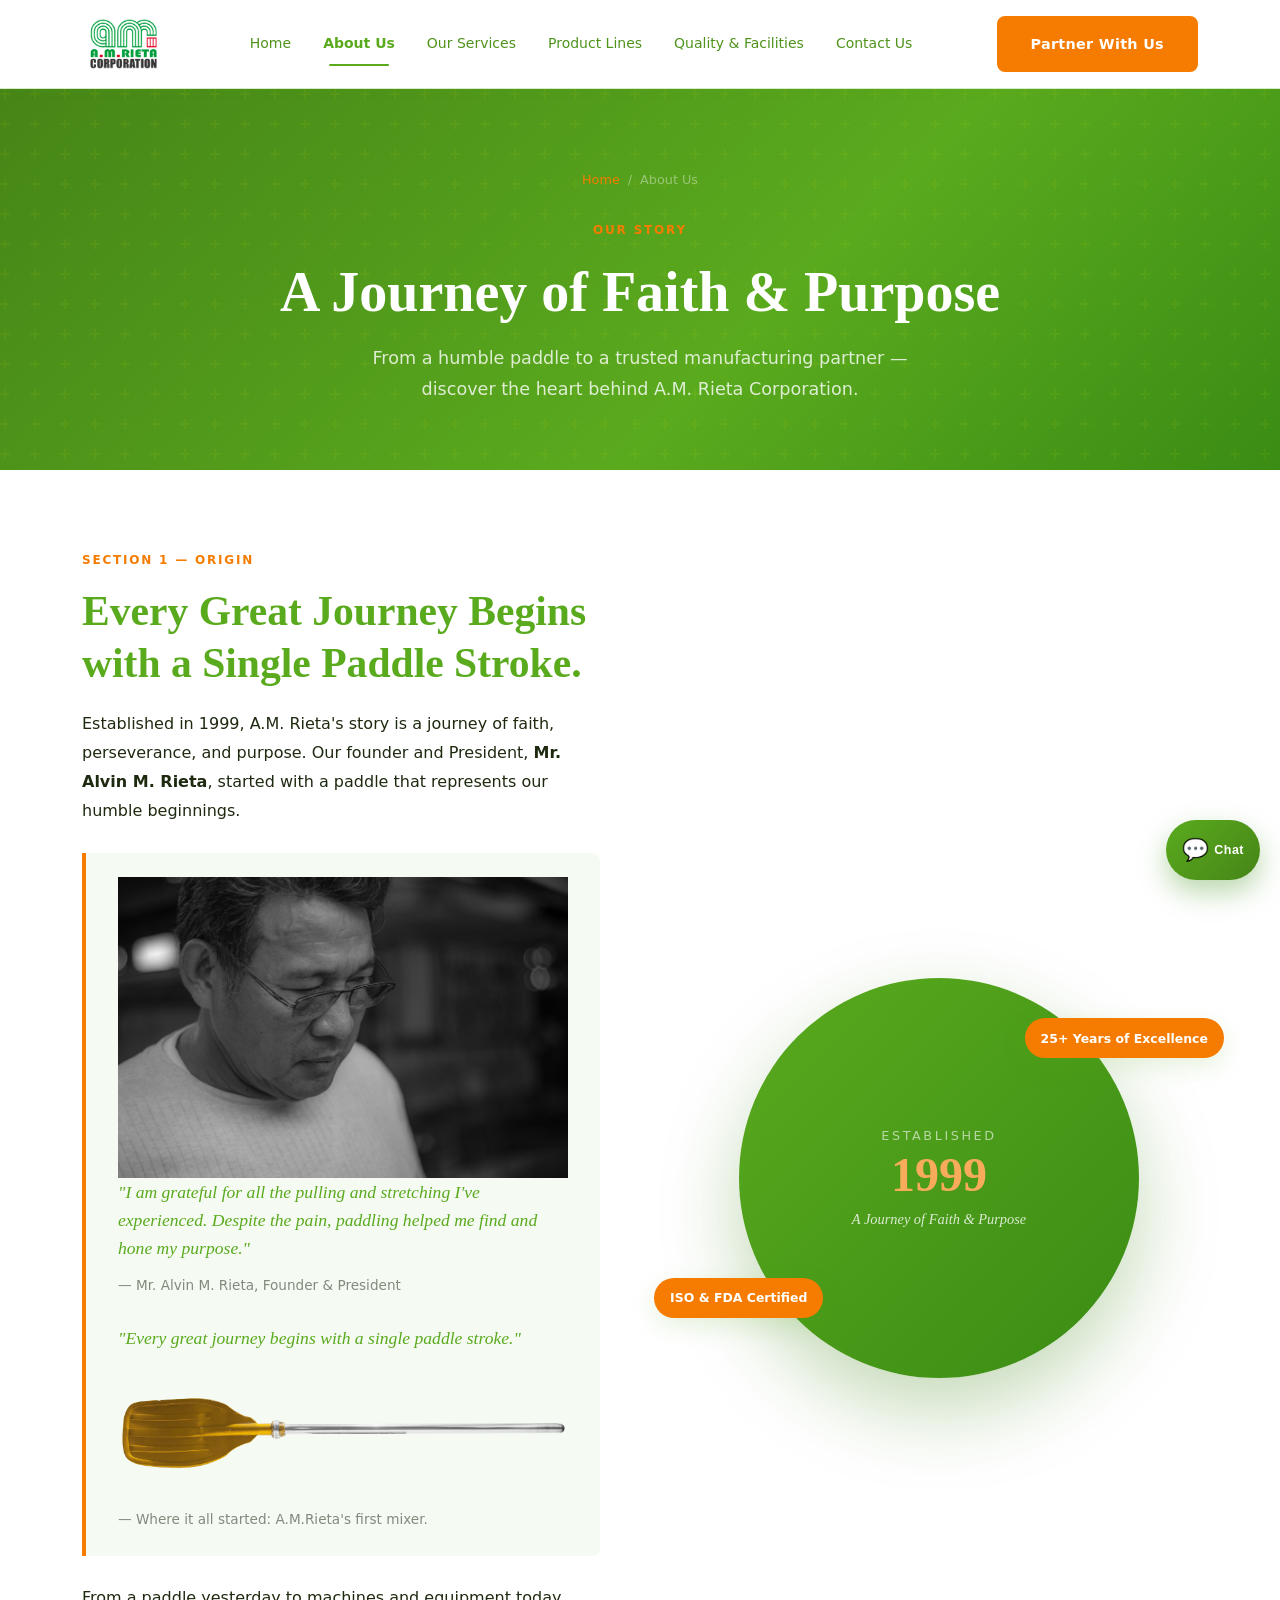
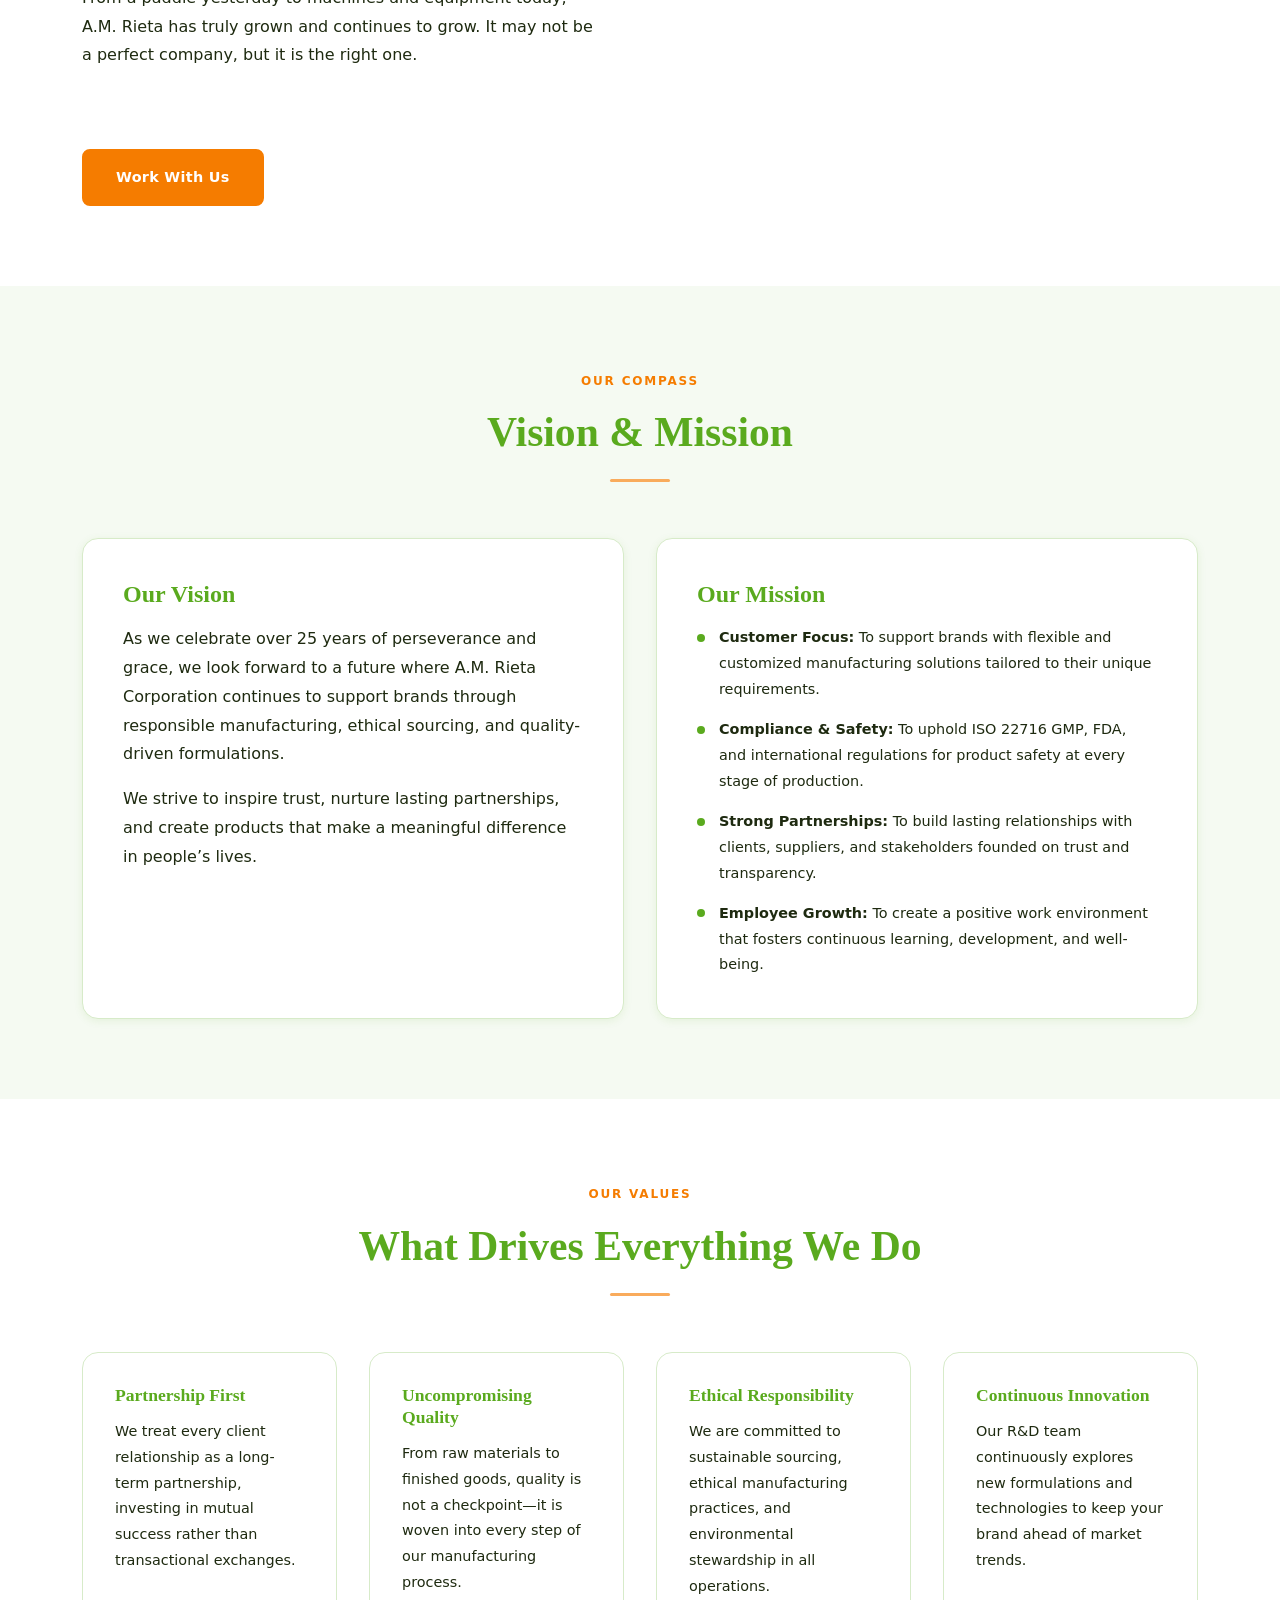
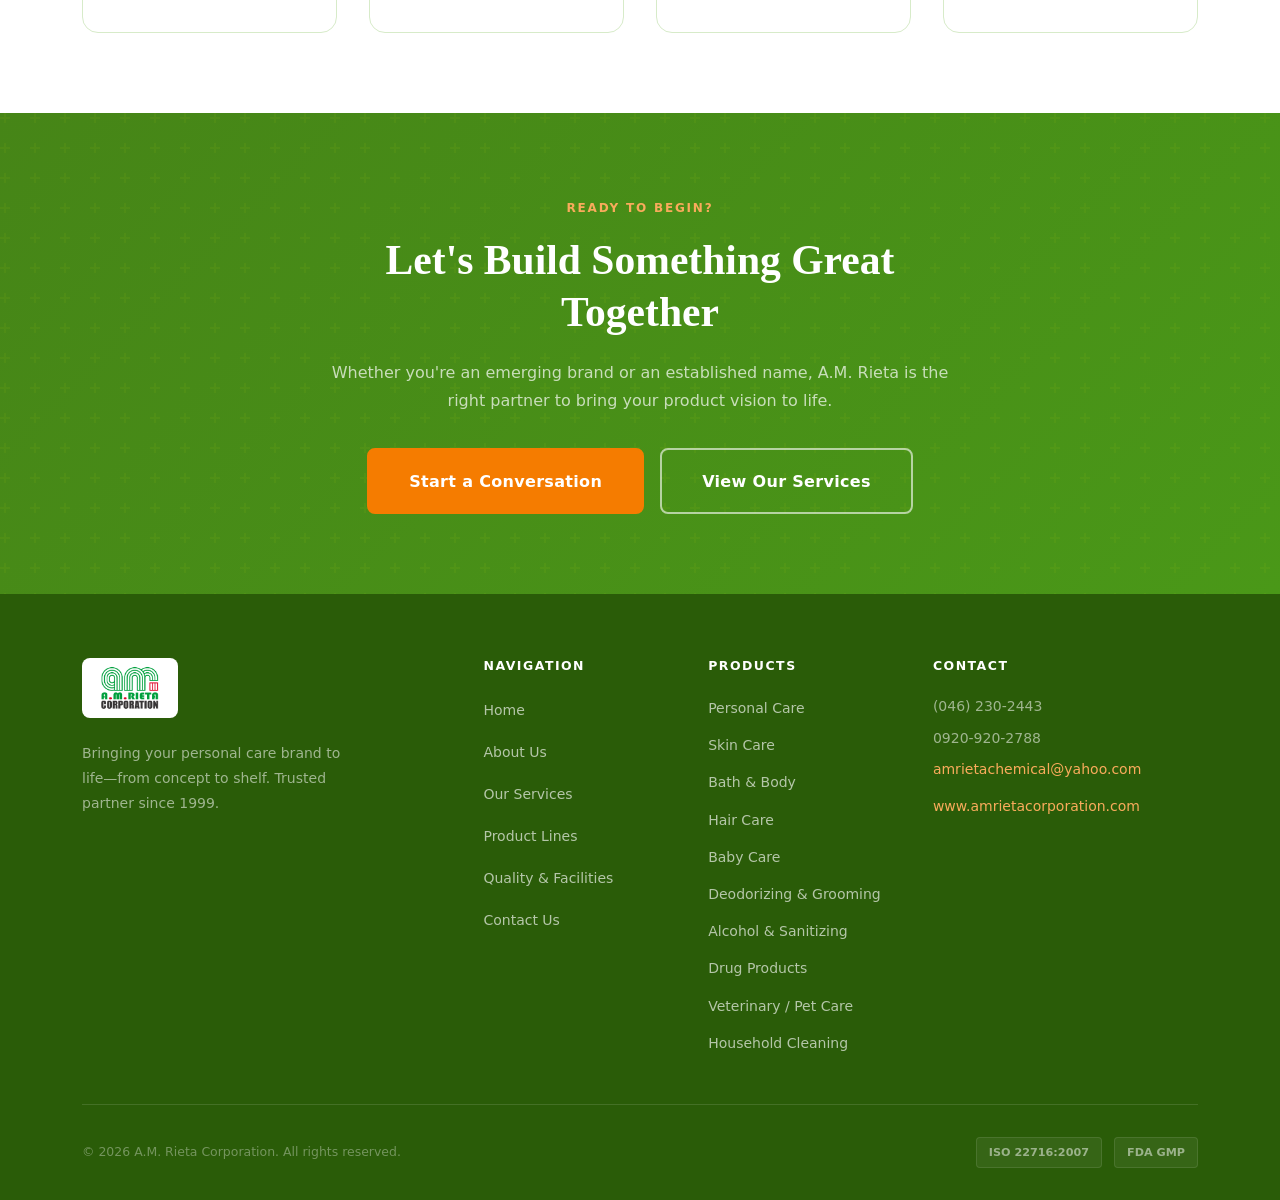
==== about.html @ 8f0537a1 "updates" ====
<!DOCTYPE html>
<html lang="en">
<head>
  <meta charset="UTF-8" />
  <meta name="viewport" content="width=device-width, initial-scale=1.0" />
  <title>A.M.Rieta Corporation - Trusted Partner for Cosmetic Manufacturing</title>
  <meta name="description" content="Learn about the story, vision, and mission of A.M. Rieta Corporation — a trusted ODM personal care manufacturer established in 1999." />
  <link rel="icon" type="image/png" sizes="32x32" href="images/amr-logo.png" />
  <link rel="icon" type="image/x-icon" href="images/amr-logo.ico" />
  <link rel="stylesheet" href="css/style.css" />
  <style>
    .animate { opacity: 0; transform: translateY(24px); transition: opacity 0.6s ease, transform 0.6s ease; }
    .animate.visible { opacity: 1; transform: translateY(0); }
    .animate-delay-1 { transition-delay: 0.1s; }
    .animate-delay-2 { transition-delay: 0.2s; }
    .animate-delay-3 { transition-delay: 0.3s; }
    .animate-delay-4 { transition-delay: 0.4s; }
    /* Paddle figure caption positioning */
    .paddle-figure { position: relative; display: inline-block; }
  </style>
</head>
<body>

<!-- ========== HEADER ========== -->
<header class="site-header">
  <div class="header-inner">
    <a href="index.html" class="logo">
      <img src="images/amr-logo.png" alt="A.M. Rieta Corporation" class="logo-img" />
    </a>
    <nav class="main-nav" aria-label="Main navigation">
      <ul>
        <li><a href="index.html">Home</a></li>
        <li><a href="about.html">About Us</a></li>
        <li><a href="services.html">Our Services</a></li>
        <li><a href="products.html">Product Lines</a></li>
        <li><a href="quality.html">Quality &amp; Facilities</a></li>
        <li><a href="contact.html">Contact Us</a></li>
      </ul>
    </nav>
    <div class="header-cta">
      <a href="contact.html" class="btn btn-primary">Partner With Us</a>
      <button class="hamburger" aria-label="Toggle menu">
        <span></span><span></span><span></span>
      </button>
    </div>
  </div>
</header>

<!-- ========== PAGE HERO ========== -->
<section class="page-hero">
  <div class="container">
    <nav class="breadcrumb" aria-label="Breadcrumb">
      <a href="index.html">Home</a>
      <span>/</span>
      <span>About Us</span>
    </nav>
    <span class="section-label">Our Story</span>
    <h1>A Journey of Faith &amp; Purpose</h1>
    <p>From a humble paddle to a trusted manufacturing partner — discover the heart behind A.M. Rieta Corporation.</p>
  </div>
</section>

<!-- ========== OUR STORY ========== -->
<section class="section">
  <div class="container">
    <div class="story-section">
      <div class="story-content animate">
        <span class="section-label">Section 1 — Origin</span>
        <h2>Every Great Journey Begins with a Single Paddle Stroke.</h2>
        <p>Established in 1999, A.M. Rieta's story is a journey of faith, perseverance, and purpose. Our founder and President, <strong>Mr. Alvin M. Rieta</strong>, started with a paddle that represents our humble beginnings.</p>
        <div class="quote-block">
          <img src="images/about/amr.jpg" alt="Paddle" class="paddle-img" style="max-width: 100%; height: auto; display: block;" />
          <blockquote>
            "I am grateful for all the pulling and stretching I've experienced. Despite the pain, paddling helped me find and hone my purpose."
          </blockquote>
          <cite>— Mr. Alvin M. Rieta, Founder &amp; President</cite><br>
          <blockquote>
            "Every great journey begins with a single paddle stroke."
          </blockquote>
          <figure class="paddle-figure" style="margin-top:1rem;">
            <img src="images/about/Paddle.png" alt="Paddle" class="paddle-img" style="max-width: 100%; height: auto; display: block;" />
            <cite class="paddle-caption">— Where it all started: A.M.Rieta's first mixer.</cite>
          </figure>
          
        </div>
        <p>From a paddle yesterday to machines and equipment today, A.M. Rieta has truly grown and continues to grow. It may not be a perfect company, but it is the right one.</p>
        <br>
        <div style="margin-top:2rem;">
          <a href="contact.html" class="btn btn-primary">Work With Us</a>
        </div>
      </div>
      <div class="story-visual animate animate-delay-2">
        <div class="story-graphic">
          <div class="story-graphic-inner">
            <div class="est">Established</div>
            <div class="year">1999</div>
            <div class="tagline">A Journey of Faith &amp; Purpose</div>
          </div>
        </div>
        <div class="story-badge story-badge-1">25+ Years of Excellence</div>
        <div class="story-badge story-badge-2">ISO &amp; FDA Certified</div>
      </div>
    </div>
  </div>
</section>

<!-- ========== VISION & MISSION ========== -->
<section class="section section--gray">
  <div class="container">
    <div class="section-header">
      <span class="section-label">Our Compass</span>
      <h2>Vision &amp; Mission</h2>
      <div class="divider"></div>
    </div>
    <div class="vm-grid">
      <div class="vm-card vm-card--vision animate animate-delay-1">
        <!-- <div class="vm-card-icon" style="background:#e8f8d0; font-size:0.95rem; font-weight:700; letter-spacing:0.08em;">VI</div> -->
        <h3>Our Vision</h3>
        <p>As we celebrate over 25 years of perseverance and grace, we look forward to a future where A.M. Rieta Corporation continues to support brands through responsible manufacturing, ethical sourcing, and quality-driven formulations.</p>
        <p style="margin-top:1rem;">We strive to inspire trust, nurture lasting partnerships, and create products that make a meaningful difference in people’s lives.</p>
      </div>
      <div class="vm-card vm-card--mission animate animate-delay-2">
        <!-- <div class="vm-card-icon" style="background:#fdf8d0; font-size:0.95rem; font-weight:700; letter-spacing:0.08em;">MI</div> -->
        <h3>Our Mission</h3>
        <div class="mission-items">
          <div class="mission-item">
            <div class="mission-item-dot"></div>
            <p><strong>Customer Focus:</strong> To support brands with flexible and customized manufacturing solutions tailored to their unique requirements.</p>
          </div>
          <div class="mission-item">
            <div class="mission-item-dot"></div>
            <p><strong>Compliance &amp; Safety:</strong> To uphold ISO 22716 GMP, FDA, and international regulations for product safety at every stage of production.</p>
          </div>
          <div class="mission-item">
            <div class="mission-item-dot"></div>
            <p><strong>Strong Partnerships:</strong> To build lasting relationships with clients, suppliers, and stakeholders founded on trust and transparency.</p>
          </div>
          <div class="mission-item">
            <div class="mission-item-dot"></div>
            <p><strong>Employee Growth:</strong> To create a positive work environment that fosters continuous learning, development, and well-being.</p>
          </div>
        </div>
      </div>
    </div>
  </div>
</section>

<!-- ========== VALUES ========== -->
<section class="section">
  <div class="container">
    <div class="section-header">
      <span class="section-label">Our Values</span>
      <h2>What Drives Everything We Do</h2>
      <div class="divider"></div>
    </div>
    <div class="features-grid">
      <div class="feature-card animate animate-delay-1">
        <!-- <div class="feature-icon" style="font-size:0.95rem; font-weight:700; letter-spacing:0.08em;">PT</div> -->
        <h3>Partnership First</h3>
        <p>We treat every client relationship as a long-term partnership, investing in mutual success rather than transactional exchanges.</p>
      </div>
      <div class="feature-card animate animate-delay-2">
        <!-- <div class="feature-icon" style="font-size:0.95rem; font-weight:700; letter-spacing:0.08em;">QA</div> -->
        <h3>Uncompromising Quality</h3>
        <p>From raw materials to finished goods, quality is not a checkpoint—it is woven into every step of our manufacturing process.</p>
      </div>
      <div class="feature-card animate animate-delay-3">
        <!-- <div class="feature-icon" style="font-size:0.95rem; font-weight:700; letter-spacing:0.08em;">ET</div> -->
        <h3>Ethical Responsibility</h3>
        <p>We are committed to sustainable sourcing, ethical manufacturing practices, and environmental stewardship in all operations.</p>
      </div>
      <div class="feature-card animate animate-delay-4">
        <!-- <div class="feature-icon" style="font-size:0.95rem; font-weight:700; letter-spacing:0.08em;">IN</div> -->
        <h3>Continuous Innovation</h3>
        <p>Our R&amp;D team continuously explores new formulations and technologies to keep your brand ahead of market trends.</p>
      </div>
    </div>
  </div>
</section>

<!-- ========== CTA ========== -->
<section class="legacy-section">
  <div class="container">
    <div style="text-align:center; position:relative; z-index:1; max-width:650px; margin:0 auto;">
      <span class="section-label" style="color:var(--accent-light);">Ready to Begin?</span>
      <h2 style="color:var(--white); margin-bottom:1.25rem;">Let's Build Something Great Together</h2>
      <p style="color:rgba(255,255,255,0.7); margin-bottom:2rem;">Whether you're an emerging brand or an established name, A.M. Rieta is the right partner to bring your product vision to life.</p>
      <div style="display:flex; gap:1rem; justify-content:center; flex-wrap:wrap;">
        <a href="contact.html" class="btn btn-primary btn-lg">Start a Conversation</a>
        <a href="services.html" class="btn btn-outline-light btn-lg">View Our Services</a>
      </div>
    </div>
  </div>
</section>

<!-- ========== FOOTER ========== -->
<footer class="site-footer">
  <div class="container">
    <div class="footer-grid">
      <div class="footer-brand">
        <a href="index.html" class="logo logo--footer">
          <img src="images/amr-logo.png" alt="A.M. Rieta Corporation" class="logo-img" />
        </a>
        <p>Bringing your personal care brand to life—from concept to shelf. Trusted partner since 1999.</p>
      </div>
      <div class="footer-col">
        <h4>Navigation</h4>
        <ul class="footer-products">
          <li><a href="index.html">Home</a></li>
          <li><a href="about.html">About Us</a></li>
          <li><a href="services.html">Our Services</a></li>
          <li><a href="products.html">Product Lines</a></li>
          <li><a href="quality.html">Quality &amp; Facilities</a></li>
          <li><a href="contact.html">Contact Us</a></li>
        </ul>
      </div>
      <div class="footer-col">
        <h4>Products</h4>
        <ul>
          <li><a href="products.html">Personal Care</a></li>
          <li><a href="products.html">Skin Care</a></li>
          <li><a href="products.html">Bath &amp; Body</a></li>
          <li><a href="products.html">Hair Care</a></li>
          <li><a href="products.html">Baby Care</a></li>
          <li><a href="products.html">Deodorizing &amp; Grooming</a></li>
          <li><a href="products.html">Alcohol &amp; Sanitizing</a></li>
          <li><a href="products.html">Drug Products</a></li>
          <li><a href="products.html">Veterinary / Pet Care</a></li>
          <li><a href="products.html">Household Cleaning</a></li>
        </ul>
      </div>
      <div class="footer-col footer-contact">
        <h4>Contact</h4>
        <p>(046) 230-2443</p>
        <p>0920-920-2788</p>
        <p><a href="mailto:amrietachemical@yahoo.com">amrietachemical@yahoo.com</a></p>
        <p style="margin-top:0.75rem;"><a href="https://www.amrietacorporation.com" target="_blank" rel="noopener">www.amrietacorporation.com</a></p>
      </div>
    </div>
    <div class="footer-bottom">
      <p>&copy; 2026 A.M. Rieta Corporation. All rights reserved.</p>
      <div class="footer-certs">
        <span class="footer-cert">ISO 22716:2007</span>
        <span class="footer-cert">FDA GMP</span>
      </div>
    </div>
  </div>
</footer>

<script src="js/main.js"></script>
</body>
</html>
---- css/style.css ----
/* ============================================
   A.M. RIETA CORPORATION - Main Stylesheet
   ============================================ */

/* --- CSS Variables --- */
:root {
  --primary: #5aaa1e;           /* Green */
  --primary-dark: #3d8010;      /* Dark Green */
  --accent: #f57c00;            /* Secondary (orange) */
  --accent-light: #c8d400;      /* Accent-light (kept for highlights) */
  --red: #f44336;               /* Red-orange */
  --white: #ffffff;
  /* Use crisp white backgrounds site-wide per request */
  --off-white: #ffffff;
  --light-gray: #ffffff;
  /* Neutral greys for text and borders */
  --mid-gray: #666666;
  --dark-gray: #222222;
  --text: #000000;              /* Primary body text set to black */
  --text-light: #333333;        /* Lighter text for secondary copy */
  --border: #e6e6e6;
  --shadow-sm: 0 2px 8px rgba(0, 0, 0, 0.08);
  --shadow-md: 0 8px 24px rgba(0, 0, 0, 0.10);
  --shadow-lg: 0 16px 48px rgba(0, 0, 0, 0.12);
  --radius: 8px;
  --radius-lg: 16px;
  --transition: 0.3s ease;
  --font-serif: 'Playfair Display', Georgia, serif;
  --font-sans: 'Inter', system-ui, sans-serif;
}

/* ============================================
   FLOATING CHAT WIDGET
   ============================================ */
.chat-widget {
  position: fixed;
  right: 1.25rem;
  bottom: 1.25rem;
  z-index: 6500;
  display: flex;
  flex-direction: column;
  align-items: flex-end;
  gap: 0.75rem;
}
.chat-widget-panel {
  width: min(320px, calc(100vw - 2rem));
  background: var(--white);
  border: 1px solid var(--border);
  border-radius: 22px;
  box-shadow: var(--shadow-lg);
  overflow: hidden;
  opacity: 0;
  visibility: hidden;
  transform: translateY(16px) scale(0.98);
  transition: opacity 0.25s ease, transform 0.25s ease, visibility 0.25s ease;
}
.chat-widget.open .chat-widget-panel {
  opacity: 1;
  visibility: visible;
  transform: translateY(0) scale(1);
}
.chat-widget-header {
  display: flex;
  align-items: center;
  gap: 0.85rem;
  padding: 1rem 1rem 0.9rem;
  background: linear-gradient(135deg, var(--primary), var(--primary-dark));
  color: var(--white);
}
.chat-widget-avatar {
  width: 42px;
  height: 42px;
  border-radius: 50%;
  display: flex;
  align-items: center;
  justify-content: center;
  background: rgba(255,255,255,0.16);
  font-weight: 700;
  letter-spacing: 0.05em;
  flex-shrink: 0;
}
.chat-widget-title {
  margin: 0;
  font-size: 1rem;
  color: var(--white);
}
.chat-widget-subtitle {
  margin: 0.2rem 0 0;
  font-size: 0.82rem;
  color: rgba(255,255,255,0.82);
}
.chat-widget-close {
  margin-left: auto;
  width: 34px;
  height: 34px;
  border: none;
  border-radius: 50%;
  background: rgba(255,255,255,0.16);
  color: var(--white);
  font-size: 1.4rem;
  line-height: 1;
  cursor: pointer;
}
.chat-widget-body {
  padding: 1rem;
  display: grid;
  gap: 0.85rem;
  background: #f8fbf3;
}
.chat-widget-bubble {
  border-radius: 18px;
  padding: 0.9rem 1rem;
  font-size: 0.92rem;
  line-height: 1.5;
  box-shadow: 0 8px 22px rgba(0,0,0,0.06);
}
.chat-widget-bubble--system {
  background: var(--white);
  border: 1px solid var(--border);
  color: var(--text);
}
.chat-widget-bubble--bridge {
  background: linear-gradient(135deg, var(--accent), var(--primary));
  color: var(--white);
}
.chat-widget-link {
  display: inline-flex;
  align-items: center;
  justify-content: center;
  text-decoration: none;
  font-weight: 700;
  color: var(--white);
  background: rgba(0,0,0,0.16);
  border-radius: 999px;
  padding: 0.7rem 0.95rem;
  transition: transform 0.2s ease, background 0.2s ease;
}
.chat-widget-link:hover {
  background: rgba(0,0,0,0.24);
  transform: translateY(-1px);
}
.chat-widget-note {
  margin: 0;
  font-size: 0.78rem;
  color: var(--text-light);
}
.chat-widget-fab {
  width: 60px;
  height: 60px;
  border: none;
  border-radius: 50%;
  background: linear-gradient(135deg, var(--primary), var(--primary-dark));
  color: var(--white);
  box-shadow: 0 12px 28px rgba(58, 140, 20, 0.35);
  cursor: pointer;
  display: flex;
  align-items: center;
  justify-content: center;
  gap: 0.35rem;
  transition: transform 0.2s ease, box-shadow 0.2s ease;
}
.chat-widget-fab:hover {
  transform: translateY(-2px) scale(1.03);
  box-shadow: 0 14px 32px rgba(58, 140, 20, 0.42);
}
.chat-widget-fab-icon {
  font-size: 1.35rem;
  line-height: 1;
}
.chat-widget-fab-label {
  display: none;
}
@media (min-width: 769px) {
  .chat-widget-fab-label {
    display: inline;
    font-size: 0.78rem;
    font-weight: 700;
    letter-spacing: 0.04em;
  }
  .chat-widget-fab {
    width: auto;
    min-width: 60px;
    padding: 0 1rem;
    border-radius: 999px;
  }
}
@media (max-width: 480px) {
  .chat-widget {
    right: 0.75rem;
    bottom: 0.75rem;
  }
  .chat-widget-panel {
    width: min(300px, calc(100vw - 1.5rem));
  }
}

/* Ensure certifications stay horizontal (override responsive rules) */
.cert-display .cert-items {
  flex-wrap: nowrap !important;
  flex-direction: row !important;
  overflow-x: auto !important;
  -webkit-overflow-scrolling: touch;
}
.cert-display .cert-items::-webkit-scrollbar { display: none; }

/* Equipment gallery: convert the old rotating slider into a horizontal scroll gallery */
.equipment-slider-stage {
  display: flex !important;
  align-items: stretch;
  gap: 1rem;
  overflow-x: auto !important;
  overflow-y: hidden;
  scroll-snap-type: x mandatory;
  scroll-behavior: smooth;
  padding: 1.25rem 1.25rem 4.75rem;
  height: auto !important;
  min-height: 460px;
  scrollbar-width: none;
}
.equipment-slider-stage::-webkit-scrollbar { display: none; }
.equipment-slider-stage .equipment-slide {
  position: relative !important;
  top: auto !important;
  left: auto !important;
  transform: none !important;
  opacity: 1 !important;
  flex: 0 0 clamp(260px, 28vw, 340px) !important;
  width: auto !important;
  height: 420px !important;
  scroll-snap-align: center;
}
.equipment-slider-stage .equipment-slide:nth-child(1),
.equipment-slider-stage .equipment-slide:nth-child(2),
.equipment-slider-stage .equipment-slide:nth-child(3),
.equipment-slider-stage .equipment-slide:nth-child(4),
.equipment-slider-stage .equipment-slide:nth-child(5),
.equipment-slider-stage .equipment-slide:nth-child(n + 6) {
  left: auto !important;
  top: auto !important;
  transform: none !important;
  width: auto !important;
  height: 420px !important;
  opacity: 1 !important;
}
.equipment-slider-stage .equipment-slide::after {
  height: 60%;
}
.equipment-slider-stage .equipment-slide-content {
  display: block !important;
  left: 1rem !important;
  right: 1rem !important;
  bottom: 1rem !important;
  width: auto !important;
}
.equipment-slide-kicker {
  color: var(--accent-light);
  text-transform: uppercase;
  letter-spacing: 0.16em;
  font-size: 0.68rem;
  font-weight: 700;
  margin-bottom: 0.5rem;
}
.equipment-slider-stage .equipment-slide-title {
  font-size: clamp(1.05rem, 2vw, 1.5rem);
  margin-bottom: 0.45rem;
}
.equipment-slider-stage .equipment-slide-desc {
  opacity: 1 !important;
  animation: none !important;
  font-size: 0.88rem;
}
.equipment-slider-stage .equipment-slide { cursor: pointer; }

/* Vicinity slider: same pattern as equipment slider */
.vicinity-slider-stage {
  display: flex !important;
  align-items: stretch;
  gap: 1rem;
  overflow-x: auto !important;
  overflow-y: hidden;
  scroll-snap-type: x mandatory;
  scroll-behavior: smooth;
  padding: 1.25rem 1.25rem 4.75rem;
  height: auto !important;
  min-height: 460px;
  scrollbar-width: none;
}
.vicinity-slider-stage::-webkit-scrollbar { display: none; }
.vicinity-slide {
  position: relative !important;
  top: auto !important;
  left: auto !important;
  transform: none !important;
  opacity: 1 !important;
  flex: 0 0 clamp(260px, 28vw, 340px) !important;
  width: auto !important;
  height: 420px !important;
  scroll-snap-align: center;
  background: #f5f5f5;
  border-radius: var(--radius-lg);
  overflow: hidden;
}
.vicinity-slide-img {
  width: 100%;
  height: 60%;
  object-fit: cover;
  display: block;
}
.vicinity-slide-content {
  position: relative;
  height: 40%;
  padding: 1rem;
  display: flex;
  flex-direction: column;
  justify-content: flex-start;
  background: #fff;
}
.vicinity-slide-title {
  font-size: 1.05rem;
  font-weight: 700;
  color: var(--primary);
  margin-bottom: 0.35rem;
  line-height: 1.2;
}
.vicinity-slide-desc {
  font-size: 0.85rem;
  color: var(--text-light);
  line-height: 1.35;
}
.vicinity-slide { cursor: pointer; }

/* Vicinity slider controls */
.vicinity-slider-controls {
  display: flex;
  gap: 1rem;
  justify-content: flex-start;
  padding: 0 1.25rem;
  margin-top: -3.5rem;
  position: relative;
  z-index: 2;
}
.vicinity-slider-btn {
  width: 48px;
  height: 48px;
  border-radius: 50%;
  border: 2px solid var(--accent);
  background: var(--accent);
  color: #fff;
  font-size: 1.4rem;
  line-height: 1;
  cursor: pointer;
  transition: all 0.3s ease;
  display: flex;
  align-items: center;
  justify-content: center;
}
.vicinity-slider-btn:hover {
  background: var(--primary);
  border-color: var(--primary);
  transform: scale(1.08);
}

/* Vicinity modal */
.vicinity-modal {
  position: fixed;
  inset: 0;
  z-index: 5000;
  display: none;
  align-items: center;
  justify-content: center;
  padding: 1rem;
}
.vicinity-modal.open { display: flex; }
.vicinity-modal-backdrop {
  position: absolute;
  inset: 0;
  background: rgba(0, 0, 0, 0.82);
  backdrop-filter: blur(4px);
}
.vicinity-modal-panel {
  position: relative;
  z-index: 1;
  width: min(1100px, 96vw);
  max-height: 92vh;
  overflow: auto;
  background: #fff;
  border-radius: 22px;
  box-shadow: 0 24px 80px rgba(0, 0, 0, 0.45);
  display: grid;
  grid-template-columns: 1.15fr 0.85fr;
}
.vicinity-modal-media {
  background: #111;
  min-height: 100%;
}
.vicinity-modal-image {
  width: 100%;
  height: 100%;
  max-height: 92vh;
  object-fit: cover;
  display: block;
}
.vicinity-modal-body {
  padding: 2rem;
}
.vicinity-modal-body h3 {
  color: var(--primary-dark);
  font-size: clamp(1.5rem, 2.8vw, 2.2rem);
  margin-bottom: 1rem;
}
.vicinity-modal-desc {
  color: var(--text-light);
  font-size: 0.98rem;
  margin-bottom: 1.5rem;
}
.vicinity-modal-details h4 {
  color: var(--dark-gray);
  margin-bottom: 0.75rem;
  text-transform: none;
  letter-spacing: 0;
}
.vicinity-modal-details ul {
  list-style: disc;
  padding-left: 1.25rem;
  display: grid;
  gap: 0.65rem;
  color: var(--text);
}
.vicinity-modal-close {
  position: absolute;
  top: 0.85rem;
  right: 0.85rem;
  width: 44px;
  height: 44px;
  border: none;
  border-radius: 50%;
  background: rgba(0, 0, 0, 0.72);
  color: #fff;
  font-size: 1.8rem;
  line-height: 1;
  cursor: pointer;
  z-index: 2;
}
.vicinity-modal-close:hover { background: var(--accent); }
body.vicinity-modal-open { overflow: hidden; }

.vicinity-modal-nav {
  position: absolute;
  top: 50%;
  transform: translateY(-50%);
  width: 48px;
  height: 48px;
  border-radius: 50%;
  border: 1px solid rgba(255,255,255,0.9);
  background: rgba(0,0,0,0.7);
  color: #fff;
  font-size: 1.4rem;
  line-height: 1;
  z-index: 3;
  cursor: pointer;
}
.vicinity-modal-prev { left: 0.85rem; }
.vicinity-modal-next { right: 0.85rem; }
.vicinity-modal-nav:hover {
  background: var(--accent);
  border-color: var(--accent);
}

@media (max-width: 768px) {
  .vicinity-modal-panel {
    grid-template-columns: 1fr;
    width: min(760px, 96vw);
  }
  .vicinity-modal-media {
    min-height: 280px;
  }
  .vicinity-modal-image {
    max-height: 40vh;
  }
  .vicinity-modal-nav {
    width: 42px;
    height: 42px;
    font-size: 1.2rem;
  }
}

@media (max-width: 480px) {
  .vicinity-modal-panel {
    border-radius: 18px;
  }
  .vicinity-modal-body {
    padding: 1.25rem;
  }
  .vicinity-modal-close {
    top: 0.75rem;
    right: 0.75rem;
    width: 38px;
    height: 38px;
    font-size: 1.5rem;
  }
  .vicinity-modal-nav {
    width: 38px;
    height: 38px;
    font-size: 1rem;
    left: auto;
    right: 0.75rem;
    bottom: auto;
    transform: none;
  }
  .vicinity-modal-next {
    top: calc(0.75rem + 38px + 2rem);
  }
  .vicinity-modal-prev {
    top: calc(0.75rem + 38px + 2rem + 38px + 0.9rem);
  }
}

/* Equipment modal */
.equipment-modal {
  position: fixed;
  inset: 0;
  z-index: 5000;
  display: none;
  align-items: center;
  justify-content: center;
  padding: 1rem;
}
.equipment-modal.open { display: flex; }
.equipment-modal-backdrop {
  position: absolute;
  inset: 0;
  background: rgba(0, 0, 0, 0.82);
  backdrop-filter: blur(4px);
}
.equipment-modal-panel {
  position: relative;
  z-index: 1;
  width: min(1100px, 96vw);
  max-height: 92vh;
  overflow: auto;
  background: #fff;
  border-radius: 22px;
  box-shadow: 0 24px 80px rgba(0, 0, 0, 0.45);
  display: grid;
  grid-template-columns: 1.15fr 0.85fr;
}
.equipment-modal-media {
  background: #111;
  min-height: 100%;
}
.equipment-modal-image {
  width: 100%;
  height: 100%;
  max-height: 92vh;
  object-fit: cover;
  display: block;
}
.equipment-modal-body {
  padding: 2rem;
}
.equipment-modal-kicker {
  text-transform: uppercase;
  letter-spacing: 0.18em;
  font-size: 0.72rem;
  font-weight: 700;
  color: var(--primary);
  margin-bottom: 0.75rem;
}
.equipment-modal-body h3 {
  color: var(--primary-dark);
  font-size: clamp(1.5rem, 2.8vw, 2.2rem);
  margin-bottom: 1rem;
}
.equipment-modal-summary {
  color: var(--text-light);
  font-size: 0.98rem;
  margin-bottom: 1.5rem;
}
.equipment-modal-specs h4 {
  color: var(--dark-gray);
  margin-bottom: 0.75rem;
  text-transform: none;
  letter-spacing: 0;
}
.equipment-modal-specs ul {
  list-style: disc;
  padding-left: 1.25rem;
  display: grid;
  gap: 0.65rem;
  color: var(--text);
}
.equipment-modal-close {
  position: absolute;
  top: 0.85rem;
  right: 0.85rem;
  width: 44px;
  height: 44px;
  border: none;
  border-radius: 50%;
  background: rgba(0, 0, 0, 0.72);
  color: #fff;
  font-size: 1.8rem;
  line-height: 1;
  cursor: pointer;
  z-index: 2;
}
.equipment-modal-close:hover { background: var(--accent); }
body.modal-open { overflow: hidden; }

@media (max-width: 768px) {
  .equipment-modal-panel {
    grid-template-columns: 1fr;
    width: min(760px, 96vw);
  }
  .equipment-modal-media {
    min-height: 280px;
  }
  .equipment-modal-image {
    max-height: 40vh;
  }
}

@media (max-width: 480px) {
  .equipment-modal-panel {
    border-radius: 18px;
  }
  .equipment-modal-body {
    padding: 1.25rem;
  }
  .equipment-modal-close {
    width: 38px;
    height: 38px;
    font-size: 1.5rem;
  }
  .equipment-modal-prev,
  .equipment-modal-next {
    left: auto;
    right: 0.85rem;
  }
}

@media (max-width: 768px) {
  .equipment-slider-stage {
    min-height: 410px;
    padding: 1rem 1rem 4.5rem;
  }
  .equipment-slider-stage .equipment-slide {
    flex-basis: 80vw !important;
    height: 390px !important;
  }
}

@media (max-width: 480px) {
  .equipment-slider-stage {
    min-height: 380px;
    padding: 0.85rem 0.85rem 4.25rem;
  }
  .equipment-slider-stage .equipment-slide {
    flex-basis: 86vw !important;
    height: 360px !important;
  .equipment-modal-next {
    top: calc(0.85rem + 38px + 2rem);
  }
  .equipment-modal-prev {
    top: calc(0.85rem + 38px + 2rem + 46px + 0.85rem);
  }
    left: 0.85rem !important;
    right: 0.85rem !important;
    bottom: 0.85rem !important;
  }
  .equipment-slider-stage .equipment-slide-desc {
    font-size: 0.82rem;
  }
}


/* Final override: keep certification items horizontal even on small screens */
.cert-display .cert-items {
  flex-wrap: nowrap;
  flex-direction: row !important;
  overflow-x: auto !important;
}
.cert-display .cert-items::-webkit-scrollbar { display: none; }


/* --- Reset & Base --- */
*, *::before, *::after { box-sizing: border-box; margin: 0; padding: 0; }
html { scroll-behavior: smooth; font-size: 16px; }
body {
  font-family: var(--font-sans);
  color: var(--text);
  background-color: var(--white);
  line-height: 1.7;
}
img { max-width: 100%; height: auto; display: block; }
a { color: inherit; text-decoration: none; }
ul { list-style: none; }

/* --- Typography --- */
h1, h2, h3, h4 { font-family: var(--font-serif); line-height: 1.25; }
h1 { font-size: clamp(2rem, 5vw, 3.5rem); font-weight: 700; }
h2 { font-size: clamp(1.6rem, 3.5vw, 2.6rem); font-weight: 600; }
h3 { font-size: clamp(1.1rem, 2.5vw, 1.5rem); font-weight: 600; }
h4 { font-size: 1rem; font-weight: 600; font-family: var(--font-sans); text-transform: uppercase; letter-spacing: 0.08em; }
p { color: var(--text); font-size: 1rem; line-height: 1.8; }

.section-label {
  display: inline-block;
  font-family: var(--font-sans);
  font-size: 0.75rem;
  font-weight: 600;
  text-transform: uppercase;
  letter-spacing: 0.15em;
  color: var(--red);
  margin-bottom: 1rem;
}

/* --- Container --- */
.container { max-width: 1180px; margin: 0 auto; padding: 0 2rem; }
.container--narrow { max-width: 800px; margin: 0 auto; padding: 0 2rem; }

/* --- Buttons --- */
.btn {
  display: inline-flex;
  align-items: center;
  gap: 0.5rem;
  padding: 0.875rem 2rem;
  border-radius: var(--radius);
  font-family: var(--font-sans);
  font-size: 0.9rem;
  font-weight: 600;
  letter-spacing: 0.02em;
  cursor: pointer;
  transition: all var(--transition);
  border: 2px solid transparent;
  white-space: nowrap;
}
.btn-primary {
  background: var(--accent);
  color: var(--white);
  border-color: var(--accent);
}
.btn-primary:hover {
  background: #d7372c;
  border-color: #d7372c;
  transform: translateY(-2px);
  box-shadow: var(--shadow-md);
}
.btn-outline {
  background: transparent;
  color: var(--primary-dark);
  border-color: var(--primary);
}
.btn-outline:hover {
  background: var(--primary);
  color: var(--white);
  transform: translateY(-2px);
}
.btn-outline-light {
  background: transparent;
  color: var(--white);
  border-color: rgba(255,255,255,0.6);
}
.btn-outline-light:hover {
  background: rgba(255,255,255,0.15);
  border-color: var(--white);
}
.btn-lg { padding: 1.1rem 2.5rem; font-size: 1rem; }

/* ============================================
   HEADER & NAVIGATION
   ============================================ */
.site-header {
  position: sticky;
  top: 0;
  z-index: 1000;
  background: var(--white);
  border-bottom: 1px solid var(--border);
  box-shadow: var(--shadow-sm);
  transition: box-shadow var(--transition);
}
.site-header.scrolled { box-shadow: var(--shadow-md); }

.header-inner {
  display: flex;
  align-items: center;
  justify-content: space-between;
  padding: 1rem 2rem;
  max-width: 1180px;
  margin: 0 auto;
}

.logo {
  display: flex;
  align-items: center;
  flex-shrink: 0;
  text-decoration: none;
}
.logo-img {
  height: 56px;
  width: auto;
  display: block;
  object-fit: contain;
}
/* Footer logo needs a white background since the image has a white bg */
.logo--footer {
  background: var(--white);
  padding: 0.375rem 0.75rem;
  border-radius: var(--radius);
  display: inline-flex;
}
.logo--footer .logo-img {
  height: 48px;
}
/* Keep legacy text classes in case used elsewhere */
.logo-text { display: flex; flex-direction: column; }
.logo-name {
  font-family: var(--font-serif);
  font-size: 1.1rem;
  font-weight: 700;
  color: var(--primary);
  line-height: 1.1;
}
.logo-tagline { font-size: 0.65rem; color: var(--mid-gray); letter-spacing: 0.1em; text-transform: uppercase; }

.main-nav ul {
  display: flex;
  align-items: center;
  gap: 0.25rem;
}
.main-nav a {
  display: block;
  padding: 0.5rem 0.875rem;
  font-size: 0.875rem;
  font-weight: 500;
  color: var(--dark-gray);
  border-radius: var(--radius);
  transition: all var(--transition);
  position: relative;
}
.main-nav a::after {
  content: '';
  position: absolute;
  bottom: -2px;
  left: 50%;
  transform: translateX(-50%);
  width: 0;
  height: 2px;
  background: var(--primary);
  transition: width var(--transition);
  border-radius: 2px;
}
.main-nav a:hover { color: var(--primary); background: var(--off-white); }
.main-nav a:hover::after { width: 60%; }
.main-nav a.active { color: var(--primary); font-weight: 600; }
.main-nav a.active::after { width: 60%; }

.header-cta { display: flex; align-items: center; gap: 1rem; }

.hamburger {
  display: none;
  flex-direction: column;
  gap: 5px;
  cursor: pointer;
  padding: 0.5rem;
  background: none;
  border: none;
}
.hamburger span {
  display: block;
  width: 24px;
  height: 2px;
  background: var(--primary);
  border-radius: 2px;
  transition: all var(--transition);
}
.hamburger.open span:nth-child(1) { transform: translateY(7px) rotate(45deg); }
.hamburger.open span:nth-child(2) { opacity: 0; }
.hamburger.open span:nth-child(3) { transform: translateY(-7px) rotate(-45deg); }

/* ============================================
   PAGE HERO (Inner Pages)
   ============================================ */
.page-hero {
  background: linear-gradient(135deg, var(--primary-dark) 0%, var(--primary) 60%, #3a8c14 100%);
  padding: 5rem 2rem 4rem;
  text-align: center;
  position: relative;
  overflow: hidden;
}
.page-hero::before {
  content: '';
  position: absolute;
  inset: 0;
  background: url("data:image/svg+xml,%3Csvg width='60' height='60' viewBox='0 0 60 60' xmlns='http://www.w3.org/2000/svg'%3E%3Cg fill='none' fill-rule='evenodd'%3E%3Cg fill='%23c8d400' fill-opacity='0.08'%3E%3Cpath d='M36 34v-4h-2v4h-4v2h4v4h2v-4h4v-2h-4zm0-30V0h-2v4h-4v2h4v4h2V6h4V4h-4zM6 34v-4H4v4H0v2h4v4h2v-4h4v-2H6zM6 4V0H4v4H0v2h4v4h2V6h4V4H6z'/%3E%3C/g%3E%3C/g%3E%3C/svg%3E");
}
.page-hero .container { position: relative; z-index: 1; }
.page-hero h1 { color: var(--white); margin-bottom: 1rem; }
.page-hero p { color: rgba(255,255,255,0.8); font-size: 1.1rem; max-width: 600px; margin: 0 auto; }

.section--hero-bg {
  background: linear-gradient(135deg, var(--primary-dark) 0%, var(--primary) 60%, #3a8c14 100%);
  position: relative;
  overflow: hidden;
}
.section--hero-bg::before {
  content: '';
  position: absolute;
  inset: 0;
  background: url("data:image/svg+xml,%3Csvg width='60' height='60' viewBox='0 0 60 60' xmlns='http://www.w3.org/2000/svg'%3E%3Cg fill='none' fill-rule='evenodd'%3E%3Cg fill='%23c8d400' fill-opacity='0.08'%3E%3Cpath d='M36 34v-4h-2v4h-4v2h4v4h2v-4h4v-2h-4zm0-30V0h-2v4h-4v2h4v4h2V6h4V4h-4zM6 34v-4H4v4H0v2h4v4h2v-4h4v-2H6zM6 4V0H4v4H0v2h4v4h2V6h4V4H6z'/%3E%3C/g%3E%3C/g%3E%3C/svg%3E");
}
.section--hero-bg .container {
  position: relative;
  z-index: 1;
}
.breadcrumb {
  display: flex;
  align-items: center;
  justify-content: center;
  gap: 0.5rem;
  margin-bottom: 1.5rem;
  font-size: 0.8rem;
  color: rgba(255,255,255,0.6);
}
.breadcrumb a { color: var(--accent); }
.breadcrumb span { color: rgba(255,255,255,0.4); }

/* ============================================
   SECTIONS
   ============================================ */
.section { padding: 5rem 0; }
.section--gray { background: var(--off-white); }
.section--dark { background: var(--primary-dark); }
.section--cream { background: #f5fae8; }

.section-header { text-align: center; margin-bottom: 3.5rem; }
.section-header h2 { color: var(--primary); margin-bottom: 1rem; }
/* Use white heading when the section uses the hero background */
.section--hero-bg .quality-policysection-title { color: var(--white); }
.section-header p { max-width: 620px; margin: 0 auto; font-size: 1.05rem; }
.section-header--left { text-align: left; }
.section-header--left p { margin: 0; }

.divider {
  width: 60px;
  height: 3px;
  background: var(--accent-light);
  border-radius: 3px;
  margin: 1.25rem auto 0;
}
.divider--left { margin: 1.25rem 0 0; }

/* ============================================
   HOME - HERO
   ============================================ */
.hero {
  min-height: 92vh;
  background: linear-gradient(135deg, var(--primary-dark) 0%, var(--primary) 50%, #2d8c0a 100%);
  display: flex;
  align-items: center;
  position: relative;
  overflow: hidden;
}
.hero::before {
  content: '';
  position: absolute;
  inset: 0;
  background: url("data:image/svg+xml,%3Csvg width='80' height='80' viewBox='0 0 80 80' xmlns='http://www.w3.org/2000/svg'%3E%3Cg fill='none' fill-rule='evenodd'%3E%3Cg fill='%23c8d400' fill-opacity='0.07'%3E%3Cpath d='M50 50c0-5.523 4.477-10 10-10s10 4.477 10 10-4.477 10-10 10c0 5.523-4.477 10-10 10s-10-4.477-10-10 4.477-10 10-10zM10 10c0-5.523 4.477-10 10-10s10 4.477 10 10-4.477 10-10 10c0 5.523-4.477 10-10 10S0 25.523 0 20s4.477-10 10-10z' /%3E%3C/g%3E%3C/g%3E%3C/svg%3E");
}
.hero::after {
  content: '';
  position: absolute;
  right: -10%;
  top: -10%;
  width: 55%;
  height: 120%;
  background: radial-gradient(ellipse at center, rgba(255, 107, 53, 0.14) 0%, transparent 70%);
  pointer-events: none;
}

.hero-bg-slides {
  position: absolute;
  inset: 0;
  z-index: 0;
}
.hero-bg-slide {
  position: absolute;
  inset: 0;
  background-size: cover;
  background-position: center;
  opacity: 0;
  transform: scale(1.05);
  transition: opacity 0.9s ease, transform 4.5s ease;
}
.hero-bg-slide img {
  width: 100%;
  height: 100%;
  object-fit: cover;
  object-position: center center;
  display: block;
}
.hero-bg-slide::after {
  content: '';
  position: absolute;
  inset: 0;
  background: linear-gradient(90deg, rgba(35,76,10,0.62) 0%, rgba(35,76,10,0.46) 45%, rgba(35,76,10,0.26) 100%);
}
.hero-bg-slide.active {
  opacity: 1;
  transform: scale(1);
}

.hero-inner {
  display: grid;
  grid-template-columns: 1fr 1fr;
  gap: 4rem;
  align-items: center;
  position: relative;
  z-index: 1;
  width: 100%;
  max-width: 1180px;
  margin: 0 auto;
  padding: 4rem 2rem;
}

.hero-content { max-width: 600px; }
.hero-badge {
  display: inline-flex;
  align-items: center;
  gap: 0.5rem;
  background: rgba(200, 212, 0, 0.18);
  border: 1px solid rgba(200, 212, 0, 0.4);
  color: var(--accent-light);
  padding: 0.4rem 1rem;
  border-radius: 50px;
  font-size: 0.75rem;
  font-weight: 600;
  letter-spacing: 0.08em;
  text-transform: uppercase;
  margin-bottom: 1.75rem;
}
.hero-badge::before {
  content: '';
  width: 6px;
  height: 6px;
  background: var(--accent-light);
  border-radius: 50%;
}
.hero h1 { color: var(--white); margin-bottom: 1.5rem; }
.hero h1 em { color: rgb(19, 151, 7); font-style: normal; -webkit-text-stroke: 0.2px white; text-shadow: -1px -1px 0 white, 1px -1px 0 white, -1px 1px 0 white, 1px 1px 0 white; }
.hero-sub { font-size: 1.1rem; color: rgba(255,255,255,0.75); margin-bottom: 2.5rem; }
.hero-actions { display: flex; gap: 1rem; flex-wrap: wrap; margin-bottom: 3rem; }
.hero-timed-details {
  margin-bottom: 1.3rem;
  max-width: 520px;
}
.hero-timed-place {
  font-size: 0.78rem;
  font-weight: 600;
  letter-spacing: 0.12em;
  text-transform: uppercase;
  color: rgba(255,255,255,0.72);
}
.hero-timed-title {
  margin-top: 0.35rem;
  font-family: var(--font-serif);
  font-size: clamp(1.1rem, 2vw, 1.45rem);
  color: var(--accent-light);
  line-height: 1.25;
  letter-spacing: 0.02em;
}
.hero-timed-progress {
  width: 100%;
  max-width: 360px;
  height: 4px;
  border-radius: 999px;
  background: rgba(255,255,255,0.22);
  overflow: hidden;
  margin-bottom: 1.5rem;
}
.hero-timed-progress-bar {
  width: 0%;
  height: 100%;
  background: var(--accent);
  transition: width 4.5s linear;
}
.hero-stats {
  display: flex;
  gap: 2.5rem;
  padding-top: 2rem;
  border-top: 1px solid rgba(255,255,255,0.12);
}
.hero-stat-num {
  font-family: var(--font-serif);
  font-size: 2rem;
  font-weight: 700;
  color: var(--accent-light);
  line-height: 1;
}
.hero-stat-label { font-size: 0.78rem; color: rgba(255,255,255,0.55); margin-top: 0.25rem; }

.hero-visual {
  display: flex;
  justify-content: center;
  align-items: center;
}
.hero-timed-stack {
  position: relative;
  width: min(100%, 500px);
  height: 430px;
}
.hero-mini-card {
  position: absolute;
  width: 210px;
  height: 320px;
  border-radius: 16px;
  top: 50%;
  left: 62%;
  transform: translateY(-50%);
  background-size: cover;
  background-position: center;
  border: 1px solid rgba(255,255,255,0.35);
  box-shadow: 0 18px 30px rgba(0,0,0,0.25);
  transition: all 0.8s ease;
  overflow: hidden;
}
.hero-mini-card-img {
  position: absolute;
  inset: 0;
  width: 100%;
  height: 100%;
  object-fit: cover;
  object-position: center center;
  display: block;
}
.hero-mini-card::after {
  content: '';
  position: absolute;
  inset: 0;
  background: linear-gradient(to top, rgba(0,0,0,0.46) 0%, rgba(0,0,0,0.06) 60%);
}
.hero-mini-card.active {
  left: 0;
  top: 0;
  width: 100%;
  height: 100%;
  transform: translateY(0);
  border-radius: 22px;
  border-color: rgba(255,255,255,0.5);
  z-index: 3;
}
.hero-mini-card:nth-child(2) { left: 62%; }
.hero-mini-card:nth-child(3) { left: calc(62% + 220px); }
.hero-mini-card:nth-child(4) { left: calc(62% + 440px); opacity: 0; }
.hero-mini-card:nth-child(5) { left: calc(62% + 660px); opacity: 0; }
.hero-mini-card:nth-child(6) { left: calc(62% + 880px); opacity: 0; }

.hero-mini-card-overlay {
  position: absolute;
  left: 1rem;
  right: 1rem;
  bottom: 1rem;
  z-index: 2;
}
.hero-mini-card-overlay span {
  display: inline-block;
  color: var(--white);
  font-size: 0.75rem;
  font-weight: 600;
  letter-spacing: 0.08em;
  text-transform: uppercase;
  background: rgba(0,0,0,0.35);
  border: 1px solid rgba(255,255,255,0.28);
  padding: 0.35rem 0.65rem;
  border-radius: 999px;
}
.hero-card-grid {
  display: grid;
  grid-template-columns: 1fr 1fr;
  gap: 1.25rem;
  width: 100%;
  max-width: 420px;
}
.hero-card {
  background: rgba(255,255,255,0.06);
  border: 1px solid rgba(255,255,255,0.1);
  border-radius: var(--radius-lg);
  padding: 1.5rem;
  backdrop-filter: blur(10px);
  transition: all var(--transition);
}
.hero-card:hover {
  background: rgba(255,255,255,0.1);
  transform: translateY(-4px);
}
.hero-card:first-child { grid-column: 1 / -1; }
.hero-card-icon {
  width: 44px;
  height: 44px;
  background: rgba(200, 212, 0, 0.22);
  border-radius: 10px;
  display: flex;
  align-items: center;
  justify-content: center;
  margin-bottom: 1rem;
  font-size: 1.3rem;
}
.hero-card h4 { color: var(--white); font-size: 0.85rem; margin-bottom: 0.25rem; }
.hero-card p { color: rgba(255,255,255,0.55); font-size: 0.78rem; line-height: 1.5; }

/* ============================================
   HOME - WHY CHOOSE
   ============================================ */
.features-grid {
  display: grid;
  grid-template-columns: repeat(auto-fit, minmax(240px, 1fr));
  gap: 2rem;
}
.feature-card {
  background: var(--white);
  border: 1px solid var(--border);
  border-radius: var(--radius-lg);
  padding: 2rem;
  transition: all var(--transition);
  position: relative;
  overflow: hidden;
}
.feature-card::before {
  content: '';
  position: absolute;
  top: 0;
  left: 0;
  right: 0;
  height: 3px;
  background: linear-gradient(90deg, var(--primary), var(--accent-light));
  transform: scaleX(0);
  transform-origin: left;
  transition: transform var(--transition);
}
.feature-card:hover { box-shadow: var(--shadow-md); transform: translateY(-4px); }
.feature-card:hover::before { transform: scaleX(1); }
.feature-icon {
  width: 56px;
  height: 56px;
  background: linear-gradient(135deg, #edfad0, #d4f0a0);
  border-radius: 14px;
  display: flex;
  align-items: center;
  justify-content: center;
  font-size: 1.5rem;
  margin-bottom: 1.25rem;
}
.feature-card h3 { color: var(--primary); font-size: 1.1rem; margin-bottom: 0.75rem; }
.feature-card p { font-size: 0.9rem; }

/* ============================================
   HOME - TRUST/LEGACY
   ============================================ */
.legacy-section {
  background: linear-gradient(135deg, var(--primary-dark), #4a9818);
  padding: 5rem 0;
  position: relative;
  overflow: hidden;
}
.legacy-section::before {
  content: '';
  position: absolute;
  inset: 0;
  background: url("data:image/svg+xml,%3Csvg width='60' height='60' viewBox='0 0 60 60' xmlns='http://www.w3.org/2000/svg'%3E%3Cg fill='none' fill-rule='evenodd'%3E%3Cg fill='%23c8d400' fill-opacity='0.06'%3E%3Cpath d='M36 34v-4h-2v4h-4v2h4v4h2v-4h4v-2h-4zm0-30V0h-2v4h-4v2h4v4h2V6h4V4h-4zM6 34v-4H4v4H0v2h4v4h2v-4h4v-2H6zM6 4V0H4v4H0v2h4v4h2V6h4V4H6z'/%3E%3C/g%3E%3C/g%3E%3C/svg%3E");
}
.legacy-inner {
  display: grid;
  grid-template-columns: 1fr 1fr;
  gap: 4rem;
  align-items: center;
  position: relative;
  z-index: 1;
}
.legacy-content .section-label { color: var(--accent-light); opacity: 1; }
.legacy-content h2 { color: var(--white); margin-bottom: 1.25rem; }
.legacy-content p { color: rgba(255,255,255,0.7); margin-bottom: 2rem; }
.legacy-milestones { display: flex; flex-direction: column; gap: 1.5rem; }
.milestone {
  display: flex;
  gap: 1.25rem;
  align-items: flex-start;
}
.milestone-year {
  font-family: var(--font-serif);
  font-size: 1.5rem;
  font-weight: 700;
  color: var(--accent-light);
  min-width: 60px;
  line-height: 1;
  padding-top: 0.1rem;
}
.milestone-text h4 { color: var(--white); font-family: var(--font-sans); font-size: 0.9rem; margin-bottom: 0.25rem; text-transform: none; letter-spacing: 0; }
.milestone-text p { color: rgba(255,255,255,0.6); font-size: 0.85rem; }
.cert-badges {
  display: flex;
  gap: 1rem;
  flex-wrap: wrap;
}
.cert-badge {
  display: flex;
  flex-direction: column;
  align-items: center;
  justify-content: center;
  gap: 0.5rem;
  background: rgba(255,255,255,0.08);
  border: 1px solid rgba(255,255,255,0.15);
  border-radius: var(--radius-lg);
  padding: 1.75rem 2rem;
  text-align: center;
  flex: 1;
  min-width: 140px;
  transition: all var(--transition);
}
.cert-badge:hover { background: rgba(255,255,255,0.12); border-color: var(--accent-light); }
.cert-badge-icon { font-size: 2.5rem; }
.cert-badge-name {
  font-family: var(--font-serif);
  font-size: 1.1rem;
  font-weight: 700;
  color: var(--accent-light);
  line-height: 1;
}
.cert-badge-desc { font-size: 0.72rem; color: rgba(255,255,255,0.5); line-height: 1.4; }

/* ============================================
   ABOUT PAGE
   ============================================ */
.story-section {
  display: grid;
  grid-template-columns: 1fr 1fr;
  gap: 5rem;
  align-items: center;
}
.story-content .section-label { display: block; }
.story-content h2 { color: var(--primary); margin-bottom: 1.25rem; }
.story-content p { margin-bottom: 1.25rem; }
.quote-block {
  background: var(--off-white);
  border-left: 4px solid var(--accent);
  padding: 1.5rem 2rem;
  border-radius: 0 var(--radius) var(--radius) 0;
  margin: 1.75rem 0;
}
.quote-block blockquote {
  font-family: var(--font-serif);
  font-size: 1.1rem;
  color: var(--primary);
  font-style: italic;
  line-height: 1.6;
}
.quote-block cite { display: block; margin-top: 0.75rem; font-size: 0.85rem; color: var(--mid-gray); font-style: normal; }
.story-visual {
  position: relative;
  display: flex;
  align-items: center;
  justify-content: center;
}
.story-graphic {
  width: 100%;
  max-width: 400px;
  aspect-ratio: 1;
  background: linear-gradient(135deg, var(--primary) 0%, #3a8c14 100%);
  border-radius: 50%;
  display: flex;
  align-items: center;
  justify-content: center;
  position: relative;
  box-shadow: 0 32px 80px rgba(61,128,16,0.30);
}
.story-graphic-inner {
  text-align: center;
  color: var(--white);
  padding: 2rem;
}
.story-graphic-inner .year {
  font-family: var(--font-serif);
  font-size: 3rem;
  font-weight: 700;
  color: var(--accent-light);
  line-height: 1;
}
.story-graphic-inner .est { font-size: 0.8rem; letter-spacing: 0.2em; text-transform: uppercase; color: rgba(255,255,255,0.6); margin-bottom: 0.25rem; }
.story-graphic-inner .tagline { font-size: 0.9rem; color: rgba(255,255,255,0.8); margin-top: 0.5rem; font-family: var(--font-serif); font-style: italic; }
.story-badge {
  position: absolute;
  background: var(--accent);
  color: var(--white);
  font-weight: 700;
  font-size: 0.78rem;
  padding: 0.6rem 1rem;
  border-radius: 50px;
  white-space: nowrap;
  box-shadow: var(--shadow-md);
}
.story-badge-1 { top: 10%; right: -5%; }
.story-badge-2 { bottom: 15%; left: -5%; }

.vm-grid {
  display: grid;
  grid-template-columns: 1fr 1fr;
  gap: 2rem;
}
.vm-card {
  background: var(--white);
  border-radius: var(--radius-lg);
  padding: 2.5rem;
  box-shadow: var(--shadow-sm);
  border: 1px solid var(--border);
  transition: all var(--transition);
}
.vm-card:hover { box-shadow: var(--shadow-md); }
.vm-card-icon {
  width: 60px;
  height: 60px;
  border-radius: var(--radius-lg);
  display: flex;
  align-items: center;
  justify-content: center;
  font-size: 1.75rem;
  margin-bottom: 1.5rem;
}
.vm-card--vision .vm-card-icon { background: #e8f8d0; }
.vm-card--mission .vm-card-icon { background: #fdf8d0; }
.vm-card h3 { color: var(--primary); margin-bottom: 1rem; }
.mission-items { display: flex; flex-direction: column; gap: 0.875rem; }
.mission-item { display: flex; gap: 0.875rem; align-items: flex-start; }
.mission-item-dot {
  width: 8px;
  height: 8px;
  background: var(--primary);
  border-radius: 50%;
  margin-top: 0.55rem;
  flex-shrink: 0;
}
.mission-item p { font-size: 0.9rem; }
.mission-item strong { color: var(--text); }

/* ============================================
   SERVICES PAGE
   ============================================ */
.process-timeline {
  position: relative;
  max-width: 860px;
  margin: 0 auto;
}
.process-timeline::before {
  content: '';
  position: absolute;
  left: 36px;
  top: 0;
  bottom: 0;
  width: 2px;
  background: linear-gradient(to bottom, var(--primary), rgba(90,170,30,0.15));
}
.process-step {
  display: flex;
  gap: 2rem;
  margin-bottom: 2.5rem;
  position: relative;
}
.process-step:last-child { margin-bottom: 0; }
.step-number {
  flex-shrink: 0;
  width: 72px;
  height: 72px;
  background: var(--white);
  border: 3px solid var(--primary);
  border-radius: 50%;
  display: flex;
  align-items: center;
  justify-content: center;
  position: relative;
  z-index: 1;
  transition: all var(--transition);
}
.step-number span {
  font-family: var(--font-serif);
  font-size: 1.5rem;
  font-weight: 700;
  color: var(--primary);
}
.process-step:hover .step-number {
  background: var(--primary);
  border-color: var(--primary);
}
.process-step:hover .step-number span { color: var(--white); }
.step-content {
  flex: 1;
  background: var(--white);
  border: 1px solid var(--border);
  border-radius: var(--radius-lg);
  padding: 1.75rem 2rem;
  margin-top: 0.75rem;
  transition: all var(--transition);
}
.process-step:hover .step-content { box-shadow: var(--shadow-md); border-color: var(--primary); transform: translateX(4px); }
.step-content h3 { color: var(--primary); margin-bottom: 0.5rem; font-size: 1.15rem; }
.step-content p { font-size: 0.9rem; }
.step-tag {
  display: inline-block;
  background: var(--off-white);
  color: var(--mid-gray);
  font-size: 0.7rem;
  font-weight: 600;
  text-transform: uppercase;
  letter-spacing: 0.08em;
  padding: 0.2rem 0.6rem;
  border-radius: 4px;
  margin-bottom: 0.5rem;
}

/* Certifications (contact page) - styles consolidated further down in the file */
/* ============================================
   PRODUCT LINES PAGE
   ============================================ */
.product-categories { display: flex; flex-direction: column; gap: 3rem; }
.product-category {
  background: var(--white);
  border: 1px solid var(--border);
  border-radius: var(--radius-lg);
  overflow: hidden;
  transition: all var(--transition);
}
.product-category:hover { box-shadow: var(--shadow-md); }
.category-header {
  display: flex;
  align-items: center;
  gap: 1.5rem;
  padding: 1.75rem 2.5rem;
  background: var(--off-white);
  border-bottom: 1px solid var(--border);
}
.category-icon {
  width: 52px;
  height: 52px;
  background: var(--primary);
  border-radius: 12px;
  display: flex;
  align-items: center;
  justify-content: center;
  font-size: 1.5rem;
  flex-shrink: 0;
}
.category-header h3 { color: var(--primary); font-size: 1.2rem; }
.category-body { padding: 2rem 2.5rem; }
.product-tags { display: flex; flex-wrap: wrap; gap: 0.625rem; }
.product-tag {
  display: inline-block;
  background: var(--off-white);
  border: 1px solid var(--border);
  color: var(--dark-gray);
  font-size: 0.82rem;
  font-weight: 500;
  padding: 0.4rem 0.875rem;
  border-radius: 50px;
  transition: all var(--transition);
}
.product-tag:hover {
  background: var(--accent);
  color: var(--white);
  border-color: var(--accent);
  transform: translateY(-1px);
}

/* ============================================
   QUALITY & FACILITIES
   ============================================ */
.quality-intro {
  display: grid;
  grid-template-columns: 1fr 1fr;
  gap: 4rem;
  align-items: stretch;
}
.policy-card {
  background: var(--white);
  border: 1px solid var(--border);
  border-radius: var(--radius-lg);
  padding: 2.5rem;
  box-shadow: var(--shadow-sm);
}

/* Ensure policy and premises cards match height and layout */
.quality-intro .policy-card,
.quality-intro .premises-card {
  display: flex;
  flex-direction: column;
  height: 100%;
}
.policy-card-icon {
  width: 64px;
  height: 64px;
  background: linear-gradient(135deg, var(--primary), #3a8c14);
  border-radius: var(--radius-lg);
  display: flex;
  align-items: center;
  justify-content: center;
  font-size: 2rem;
  margin-bottom: 1.5rem;
}
.policy-card h3 { color: var(--primary); margin-bottom: 1rem; }
.control-list { display: flex; flex-direction: column; gap: 0.875rem; margin-top: 1.5rem; }
.control-item { display: flex; align-items: flex-start; gap: 0.875rem; }
.control-check {
  width: 22px;
  height: 22px;
  background: var(--primary);
  border-radius: 50%;
  display: flex;
  align-items: center;
  justify-content: center;
  flex-shrink: 0;
  margin-top: 0.15rem;
}
.control-check::after { content: '✓'; color: var(--white); font-size: 0.75rem; font-weight: 700; }
.control-item p { font-size: 0.9rem; }
.premises-card {
  background: var(--white);
  border: 1px solid var(--border);
  border-radius: var(--radius-lg);
  padding: 2.5rem;
  box-shadow: var(--shadow-sm);
  color: var(--text);
}
.premises-card h3 { color: var(--primary); margin-bottom: 1rem; }
.premises-card p { color: #000; }
.premises-features { display: flex; flex-direction: column; gap: 1rem; margin-top: 1.5rem; }
.premises-feature { display: flex; align-items: center; gap: 1rem; }
.premises-feature-icon {
  width: 40px;
  height: 40px;
  background: rgba(200, 212, 0, 0.22);
  border: 1px solid rgba(200, 212, 0, 0.4);
  border-radius: 10px;
  display: flex;
  align-items: center;
  justify-content: center;
  font-size: 1.1rem;
  flex-shrink: 0;
}
.premises-feature p { color: #000; font-size: 0.88rem; }

.labs-grid { display: grid; grid-template-columns: 1fr 1fr; gap: 2rem; }
.lab-card {
  background: var(--white);
  border: 1px solid var(--border);
  border-radius: var(--radius-lg);
  padding: 2.5rem;
  transition: all var(--transition);
}
.lab-card:hover { box-shadow: var(--shadow-lg); transform: translateY(-4px); }
.lab-card-header { display: flex; gap: 1rem; align-items: center; margin-bottom: 1.5rem; }
.lab-icon {
  width: 56px;
  height: 56px;
  border-radius: var(--radius);
  display: flex;
  align-items: center;
  justify-content: center;
  font-size: 1.6rem;
  flex-shrink: 0;
}
.lab-icon--micro { background: #e8f8d0; }
.lab-icon--phys { background: #fdf8d0; }
.lab-card h3 { color: var(--primary); font-size: 1.05rem; }
.lab-card p { font-size: 0.88rem; margin-bottom: 1.25rem; }
.lab-features { display: flex; flex-direction: column; gap: 0.625rem; }
.lab-feature { display: flex; align-items: center; gap: 0.625rem; font-size: 0.85rem; color: var(--text); }
.lab-feature::before { content: '▸'; color: var(--primary); font-size: 0.75rem; }

.equipment-slider-block {
  margin-top: 1rem;
  position: relative;
}
.equipment-slider-stage {
  position: relative;
  height: 620px;
  border-radius: var(--radius-lg);
  overflow: hidden;
  background: linear-gradient(180deg, #edf7de 0%, #e1f0c7 100%);
  box-shadow: var(--shadow-md);
}
.equipment-slide {
  width: 190px;
  height: 280px;
  position: absolute;
  top: 50%;
  left: 58%;
  transform: translateY(-50%);
  border-radius: 16px;
  box-shadow: 0 16px 32px rgba(0,0,0,0.28);
  transition: 0.8s;
  overflow: hidden;
}
.equipment-slide-img {
  width: 100%;
  height: 100%;
  object-fit: cover;
  object-position: center center;
  display: block;
  position: absolute;
  inset: 0;
}
.equipment-slide::after {
  content: '';
  position: absolute;
  left: 0;
  right: 0;
  bottom: 0;
  height: 56%;
  background: linear-gradient(to top, rgba(0,0,0,0.62) 0%, rgba(0,0,0,0) 100%);
}
.equipment-slide:nth-child(1),
.equipment-slide:nth-child(2) {
  left: 0;
  top: 0;
  transform: translateY(0);
  width: 100%;
  height: 100%;
  border-radius: 0;
  box-shadow: none;
}
.equipment-slide:nth-child(3) { left: 58%; }
.equipment-slide:nth-child(4) { left: calc(58% + 210px); }
.equipment-slide:nth-child(5) { left: calc(58% + 420px); }
.equipment-slide:nth-child(n + 6) {
  left: calc(58% + 630px);
  opacity: 0;
}

.equipment-slide-content {
  position: absolute;
  left: 3rem;
  bottom: 3.5rem;
  width: 380px;
  z-index: 2;
  display: none;
}
.equipment-slide:nth-child(2) .equipment-slide-content {
  display: block;
}
.equipment-slide-title {
  color: var(--white);
  font-family: var(--font-serif);
  font-size: clamp(1.4rem, 3vw, 2.2rem);
  line-height: 1.2;
  margin-bottom: 0.7rem;
  text-shadow: 0 3px 8px rgba(0,0,0,0.45);
  animation: showcontent 0.9s ease-in-out forwards;
}
.equipment-slide-desc {
  color: rgba(255,255,255,0.88);
  font-size: 0.95rem;
  line-height: 1.7;
  text-shadow: 0 2px 8px rgba(0,0,0,0.35);
  animation: showcontent 0.9s ease-in-out 0.15s forwards;
  opacity: 0;
}

.equipment-slider-controls {
  position: absolute;
  bottom: 2rem;
  left: 0;
  right: 0;
  display: flex;
  justify-content: center;
  gap: 0.75rem;
  z-index: 3;
}
.equipment-slider-btn {
  width: 46px;
  height: 46px;
  border-radius: 50%;
  border: 1px solid rgba(255,255,255,0.75);
  background: rgba(255,255,255,0.16);
  color: var(--white);
  font-size: 1.2rem;
  display: inline-flex;
  align-items: center;
  justify-content: center;
  transition: all var(--transition);
  backdrop-filter: blur(4px);
}
.equipment-slider-btn:hover {
  background: var(--accent);
  border-color: var(--accent);
}

@keyframes showcontent {
  from {
    opacity: 0;
    transform: translateY(22px);
    filter: blur(10px);
  }
  to {
    opacity: 1;
    transform: translateY(0);
    filter: blur(0);
  }
}

/* ============================================
   CONTACT PAGE
   ============================================ */
.contact-layout {
  display: grid;
  grid-template-columns: 1fr 1.6fr;
  gap: 3rem;
  align-items: start;
}
.contact-info { display: flex; flex-direction: column; gap: 1.5rem; }
.contact-card {
  background: var(--white);
  border: 1px solid var(--border);
  border-radius: var(--radius-lg);
  padding: 1.75rem;
  display: flex;
  gap: 1.25rem;
  align-items: flex-start;
  transition: all var(--transition);
}
.contact-card:hover { box-shadow: var(--shadow-md); }
.contact-card-icon {
  width: 48px;
  height: 48px;
  background: var(--off-white);
  border-radius: 12px;
  display: flex;
  align-items: center;
  justify-content: center;
  font-size: 1.3rem;
  flex-shrink: 0;
}
.contact-card h4 { font-family: var(--font-sans); font-size: 0.78rem; text-transform: uppercase; letter-spacing: 0.08em; color: var(--mid-gray); margin-bottom: 0.4rem; }
.contact-card p, .contact-card a { font-size: 0.95rem; color: var(--text); font-weight: 500; }
.contact-card a:hover { color: var(--primary); }
.cert-display {
  background: linear-gradient(135deg, var(--primary-dark) 0%, var(--primary) 60%, #3a8c14 100%);
  color: var(--white);
  padding: 1.75rem;
  border-radius: var(--radius-lg);
  position: relative;
  overflow: hidden;
  box-shadow: var(--shadow-sm);
  border: none;
}
.cert-display::before {
  content: '';
  position: absolute;
  inset: 0;
  background: url("data:image/svg+xml,%3Csvg width='60' height='60' viewBox='0 0 60 60' xmlns='http://www.w3.org/2000/svg'%3E%3Cg fill='none' fill-rule='evenodd'%3E%3Cg fill='%23c8d400' fill-opacity='0.08'%3E%3Cpath d='M36 34v-4h-2v4h-4v2h4v4h2v-4h4v-2h-4zm0-30V0h-2v4h-4v2h4v4h2V6h4V4h-4zM6 34v-4H4v4H0v2h4v4h2v-4h4v-2H6zM6 4V0H4v4H0v2h4v4h2V6h4V4H6z'/%3E%3C/g%3E%3C/g%3E%3C/svg%3E");
  pointer-events: none;
}
.cert-display h4 { font-size: 0.78rem; text-transform: uppercase; letter-spacing: 0.08em; color: rgba(255,255,255,0.95); margin-bottom: 1rem; position: relative; z-index: 1; }
.cert-items {
  display: flex;
  gap: 1rem;
  align-items: absolute;
  justify-content: flex-start;
  flex-wrap: nowrap;
  overflow-x: auto;
  padding-bottom: 0.5rem;
  -webkit-overflow-scrolling: touch;
  position: center;
  z-index: 1;
  scrollbar-width: none;
  -ms-overflow-style: none;
}
.cert-items::-webkit-scrollbar { display: none; }
.cert-item {
  flex: 0 0 260px;
  max-width: 260px;
  background: rgba(255,255,255,0.06);
  border: 1px solid rgba(255,255,255,0.06);
  border-radius: var(--radius);
  padding: 1rem;
  min-height: 180px;
  text-align: center;
  display: flex;
  flex-direction: column;
  align-items: center;
  justify-content: center;
}
.cert-item-icon { font-size: 2rem; margin-bottom: 0.5rem; }
.cert-item-name { font-size: 0.82rem; font-weight: 700; color: rgba(255,255,255,0.98); line-height: 1.2; }
.cert-item-desc { font-size: 0.75rem; color: rgba(255,255,255,0.85); margin-top: 0.25rem; }

/* Contact Form */
.contact-form-wrap {
  background: var(--white);
  border: 1px solid var(--border);
  border-radius: var(--radius-lg);
  padding: 2.5rem;
  box-shadow: var(--shadow-sm);
}

/* Force horizontal layout for certification items on all screen sizes */
.cert-display .cert-items {
  flex-wrap: nowrap;
  flex-direction: row;
  overflow-x: auto;
  -webkit-overflow-scrolling: touch;
  scrollbar-width: none;
  -ms-overflow-style: none;
}
.cert-display .cert-items::-webkit-scrollbar { display: none; }
.contact-form-wrap h3 { color: var(--primary); margin-bottom: 0.5rem; font-size: 1.3rem; }

/* --- Footer products responsive layout --- */
.footer-products {
  margin: 0;
  padding: 0;
  list-style: none;
}
.footer-products li { padding: 0.15rem 0; }

@media (max-width: 768px) {
  .footer-products { columns: 2; -webkit-columns:2; -moz-columns:2; column-gap: 1rem; }
}

@media (max-width: 480px) {
  .footer-products { columns: 2; -webkit-columns:2; -moz-columns:2; column-gap: 0.75rem; }
  .footer-products li { break-inside: avoid-column; }
  /* Reduce cert card width on small screens to fit more horizontally */
  .cert-item { flex: 0 0 160px !important; max-width: 160px !important; }
  .cert-item-icon img { max-width: 100px !important; }
}

.contact-form-wrap h3 { color: var(--primary); margin-bottom: 0.5rem; font-size: 1.3rem; }
.contact-form-wrap > p { margin-bottom: 2rem; font-size: 0.9rem; }
.form-grid { display: grid; grid-template-columns: 1fr 1fr; gap: 1.25rem; }
.form-group { display: flex; flex-direction: column; gap: 0.4rem; }
.form-group.full-width { grid-column: 1 / -1; }
.form-group label { font-size: 0.82rem; font-weight: 600; color: var(--dark-gray); }
.form-group input,
.form-group select,
.form-group textarea {
  padding: 0.75rem 1rem;
  border: 1.5px solid var(--border);
  border-radius: var(--radius);
  font-family: var(--font-sans);
  font-size: 0.9rem;
  color: var(--text);
  background: var(--white);
  transition: border-color var(--transition), box-shadow var(--transition);
  outline: none;
}
.form-group input:focus,
.form-group select:focus,
.form-group textarea:focus {
  border-color: var(--primary);
  box-shadow: 0 0 0 3px rgba(90, 170, 30, 0.12);
}
.form-group textarea { resize: vertical; min-height: 130px; }
.form-group select { appearance: none; cursor: pointer; }
.form-submit { margin-top: 1.5rem; }
.form-note { display: block; margin-top: 0.875rem; font-size: 0.78rem; color: var(--mid-gray); text-align: center; }

/* ============================================
   FOOTER
   ============================================ */
.site-footer {
  background: #2a5c08;
  padding: 4rem 0 2rem;
}
.footer-grid {
  display: grid;
  grid-template-columns: 2fr 1fr 1fr 1.5fr;
  gap: 3rem;
  padding-bottom: 3rem;
  border-bottom: 1px solid rgba(255,255,255,0.12);
}
.footer-brand .logo-name { color: var(--white); }
.footer-brand .logo-tagline { color: rgba(255,255,255,0.4); }
.footer-brand p { color: rgba(255,255,255,0.55); font-size: 0.875rem; margin-top: 1.25rem; max-width: 280px; }
.footer-col h4 { color: var(--white); font-size: 0.78rem; text-transform: uppercase; letter-spacing: 0.12em; margin-bottom: 1.25rem; }
.footer-col ul { display: flex; flex-direction: column; gap: 0.625rem; }
.footer-col ul li a { color: rgba(255,255,255,0.65); font-size: 0.875rem; transition: color var(--transition); }
.footer-col ul li a:hover { color: var(--accent-light); }
.footer-contact p { color: rgba(255,255,255,0.55); font-size: 0.875rem; margin-bottom: 0.4rem; }
.footer-contact a { color: var(--accent-light); }
.footer-bottom {
  display: flex;
  align-items: center;
  justify-content: space-between;
  padding-top: 2rem;
  flex-wrap: wrap;
  gap: 1rem;
}
.footer-bottom p { color: rgba(255,255,255,0.35); font-size: 0.78rem; }
.footer-certs { display: flex; gap: 0.75rem; }
.footer-cert {
  background: rgba(255,255,255,0.06);
  border: 1px solid rgba(255,255,255,0.1);
  color: rgba(255,255,255,0.5);
  font-size: 0.7rem;
  font-weight: 600;
  padding: 0.3rem 0.75rem;
  border-radius: 4px;
}

/* ============================================
   UTILITIES
   ============================================ */
.text-center { text-align: center; }
.mt-1 { margin-top: 0.5rem; }
.mt-2 { margin-top: 1rem; }
.mt-3 { margin-top: 1.5rem; }
.mt-4 { margin-top: 2rem; }
.mb-1 { margin-bottom: 0.5rem; }
.mb-2 { margin-bottom: 1rem; }
.mb-3 { margin-bottom: 1.5rem; }
.mb-4 { margin-bottom: 2rem; }

/* ============================================
   RESPONSIVE
   ============================================ */
@media (max-width: 1024px) {
  .footer-grid { grid-template-columns: 1fr 1fr; }
  .hero-inner { gap: 2.5rem; }
  .story-section { gap: 3rem; }
}

@media (max-width: 768px) {
  .container { padding: 0 1rem; }
  h1 { font-size: 1.75rem; line-height: 1.2; }
  h2 { font-size: 1.4rem; line-height: 1.3; }
  h3 { font-size: 1.1rem; }
  p { font-size: 0.95rem; }
  .section { padding: 2.5rem 0; }
  .page-hero { padding: 2rem 0; }
  .page-hero h1 { font-size: 1.5rem; }
  .breadcrumb { font-size: 0.85rem; }
  .hamburger { display: flex; }
  .header-cta .btn { display: none; }
  .main-nav {
    position: absolute;
    top: 100%;
    left: 0;
    right: 0;
    background: var(--white);
    border-top: 1px solid var(--border);
    box-shadow: var(--shadow-md);
    padding: 1rem;
    transform: translateY(-10px);
    opacity: 0;
    pointer-events: none;
    transition: all var(--transition);
  }
  .main-nav.open { transform: translateY(0); opacity: 1; pointer-events: all; }
  .main-nav ul { flex-direction: column; gap: 0; }
  .main-nav a { padding: 0.875rem 1rem; border-radius: var(--radius); }
  .hero-inner { grid-template-columns: 1fr; text-align: center; }
  .hero-actions { justify-content: center; }
  .hero-timed-details { margin-left: auto; margin-right: auto; }
  .hero-timed-progress { margin-left: auto; margin-right: auto; }
  .hero-stats { justify-content: center; }
  .hero-visual { display: flex; margin-top: 1rem; }
  .hero-timed-stack {
    height: 220px;
    max-width: 330px;
  }
  .hero-mini-card {
    width: 96px;
    height: 150px;
    left: 60%;
  }
  .hero-mini-card:nth-child(2) { left: 60%; }
  .hero-mini-card:nth-child(3) { left: calc(60% + 104px); }
  .hero-mini-card:nth-child(4) { left: calc(60% + 208px); }
  .hero-mini-card:nth-child(5) { left: calc(60% + 312px); opacity: 0; }
  .hero-mini-card:nth-child(6) { left: calc(60% + 416px); opacity: 0; }
  .hero-card-grid { display: none; }
  .features-grid { grid-template-columns: 1fr; }
  .legacy-inner { grid-template-columns: 1fr; gap: 3rem; }
  .cert-badges { flex-direction: row; }
  .cert-items { flex-direction: column; }
  .cert-item { min-height: auto; }
  .story-section { grid-template-columns: 1fr; }
  .story-visual { display: none; }
  .story-content { padding: 0; }
  .quote-block { padding: 1.25rem 1.5rem; margin: 1.5rem 0; border-left: 3px solid var(--accent); }
  .quote-block blockquote { font-size: 1rem; line-height: 1.5; }
  .quote-block cite { font-size: 0.8rem; }
  .paddle-figure { margin-top: 1rem !important; }
  .paddle-img { max-width: 100% !important; height: auto !important; }
  .vm-grid { grid-template-columns: 1fr; }
  .quality-intro { grid-template-columns: 1fr; gap: 2rem; }
  .labs-grid { grid-template-columns: 1fr; }
  .lab-card { padding: 1.5rem; }
  .lab-card-header { flex-direction: column; }
  .equipment-slider-stage { height: 470px; }
  .equipment-slide {
    width: 110px;
    height: 180px;
    left: 64%;
  }
  .equipment-slide:nth-child(3) { left: 64%; }
  .equipment-slide:nth-child(4) { left: calc(64% + 120px); }
  .equipment-slide:nth-child(5) { left: calc(64% + 240px); }
  .equipment-slide:nth-child(n + 6) { left: calc(64% + 360px); }
  .equipment-slide-content {
    left: 1.25rem;
    bottom: 4.4rem;
    width: calc(100% - 2.5rem);
  }
  .equipment-slide-desc { font-size: 0.84rem; }
  .equipment-slider-controls { bottom: 1.25rem; }
  .equipment-slider-btn {
    width: 38px;
    height: 38px;
    font-size: 1rem;
  }
  .contact-layout { grid-template-columns: 1fr; }
  .form-grid { grid-template-columns: 1fr; }
  .form-group input,
  .form-group select,
  .form-group textarea {
    font-size: 16px;
    padding: 0.75rem;
  }
  .contact-info { margin-bottom: 2rem; }
  .footer-grid { grid-template-columns: 1fr 1fr; gap: 2rem; }
  .footer-brand { grid-column: 1 / -1; }
  .footer-grid h4 { font-size: 0.9rem; }
}

@media (max-width: 480px) {
  .container { padding: 0 0.75rem; }
  h1 { font-size: 1.4rem; }
  h2 { font-size: 1.2rem; }
  h3 { font-size: 1rem; }
  .section { padding: 1.75rem 0; }
  .page-hero { padding: 1.5rem 0; }
  .page-hero h1 { font-size: 1.25rem; }
  .page-hero p { font-size: 0.9rem; }
  .btn { padding: 0.75rem 1.25rem; font-size: 0.9rem; }
  .btn-lg { padding: 0.85rem 1.5rem; }
  .footer-grid { grid-template-columns: 1fr; }
  .cert-badges { flex-direction: column; }
  .cert-items { flex-direction: column; gap: 0.75rem; }
  .cert-item { min-height: auto; padding: 0.75rem; }
  .cert-item-icon img { max-width: 80px !important; }
  .cert-item-name { font-size: 0.75rem; }
  .cert-item-desc { font-size: 0.65rem; }
  .hero-stats { flex-direction: column; gap: 1rem; }
  .hero-stats div { font-size: 0.85rem; }
  .hero-visual { display: none; }
  .hero-inner { gap: 1.25rem; }
  .hero-content { padding-top: 0.25rem; }
  .hero-timed-stack {
    height: 190px;
    max-width: 280px;
  }
  .hero-mini-card {
    width: 84px;
    height: 128px;
    left: 58%;
  }
  .hero-mini-card:nth-child(2) { left: 58%; }
  .hero-mini-card:nth-child(3) { left: calc(58% + 90px); }
  .hero-mini-card:nth-child(4) { left: calc(58% + 180px); }
  .hero-mini-card:nth-child(5) { left: calc(58% + 270px); opacity: 0; }
  .hero-mini-card:nth-child(6) { left: calc(58% + 360px); opacity: 0; }
  .process-timeline::before { left: 28px; }
  .step-number { width: 56px; height: 56px; font-size: 1.2rem; }
  .step-title { font-size: 0.95rem; }
  .step-description { font-size: 0.85rem; }
  .equipment-slider-stage { height: 400px; }
  .equipment-slide {
    width: 80px;
    height: 130px;
    left: 68%;
  }
  .equipment-slide:nth-child(3) { left: 68%; }
  .equipment-slide:nth-child(4) { left: calc(68% + 88px); }
  .equipment-slide:nth-child(5) { left: calc(68% + 176px); }
  .equipment-slide:nth-child(n + 6) { left: calc(68% + 264px); }
  .equipment-slide-title { font-size: 1.2rem; }
  .equipment-slide-desc { display: none; }
  .form-grid { grid-template-columns: 1fr; }
  .form-group input,
  .form-group select,
  .form-group textarea {
    font-size: 16px;
    padding: 0.75rem;
  }
  .contact-card { padding: 1rem; }
  .contact-card-icon { font-size: 1.5rem; }
  .footer-col { margin-bottom: 1rem; }
  .footer-col h4 { font-size: 0.85rem; font-weight: 700; margin-bottom: 0.5rem; }
  .footer-col ul { font-size: 0.85rem; }
  .quote-block { padding: 1rem 1.25rem; margin: 1.25rem 0; border-left: 3px solid var(--accent); }
  .quote-block blockquote { font-size: 0.95rem; line-height: 1.4; }
  .quote-block cite { font-size: 0.75rem; margin-top: 0.5rem; }
  .paddle-figure { margin-top: 0.75rem !important; }
  .paddle-img { max-width: 100% !important; height: auto !important; }
}

@media (max-width: 480px) {
  .hero-inner { gap: 1.25rem; }
  .hero-content { padding-top: 0.25rem; }
  .hero-timed-stack {
    height: 190px;
    max-width: 280px;
  }
  .hero-mini-card {
    width: 84px;
    height: 128px;
    left: 58%;
  }
  .hero-mini-card:nth-child(2) { left: 58%; }
  .hero-mini-card:nth-child(3) { left: calc(58% + 90px); }
  .hero-mini-card:nth-child(4) { left: calc(58% + 180px); }
  .hero-mini-card:nth-child(5) { left: calc(58% + 270px); opacity: 0; }
  .hero-mini-card:nth-child(6) { left: calc(58% + 360px); opacity: 0; }
}

/* Final equipment gallery override: keep the new horizontal slider active on all breakpoints */
.equipment-slider-stage {
  display: flex !important;
  align-items: stretch !important;
  gap: 1rem !important;
  overflow-x: auto !important;
  overflow-y: hidden !important;
  scroll-snap-type: x mandatory !important;
  scroll-behavior: smooth !important;
  height: auto !important;
  min-height: 380px !important;
  padding: 1rem 1rem 4.5rem !important;
  position: relative !important;
  scrollbar-width: none !important;
}
.equipment-slider-stage::-webkit-scrollbar { display: none !important; }
.equipment-slider-stage .equipment-slide,
.equipment-slider-stage .equipment-slide:nth-child(1),
.equipment-slider-stage .equipment-slide:nth-child(2),
.equipment-slider-stage .equipment-slide:nth-child(3),
.equipment-slider-stage .equipment-slide:nth-child(4),
.equipment-slider-stage .equipment-slide:nth-child(5),
.equipment-slider-stage .equipment-slide:nth-child(n + 6) {
  position: relative !important;
  top: auto !important;
  left: auto !important;
  transform: none !important;
  opacity: 1 !important;
  flex: 0 0 clamp(260px, 28vw, 340px) !important;
  width: auto !important;
  height: 420px !important;
  border-radius: 16px !important;
  scroll-snap-align: center !important;
}
.equipment-slider-stage .equipment-slide-content {
  display: block !important;
  left: 1rem !important;
  right: 1rem !important;
  bottom: 1rem !important;
  width: auto !important;
}
.equipment-slider-stage .equipment-slide-desc {
  display: block !important;
  opacity: 1 !important;
  animation: none !important;
}
.equipment-slider-stage .equipment-slider-controls {
  position: absolute !important;
  left: 0 !important;
  right: 0 !important;
  bottom: 1rem !important;
  z-index: 5 !important;
}

@media (max-width: 768px) {
  .equipment-slider-stage {
    min-height: 360px !important;
    padding: 0.9rem 0.9rem 4rem !important;
  }
  .equipment-slider-stage .equipment-slide,
  .equipment-slider-stage .equipment-slide:nth-child(1),
  .equipment-slider-stage .equipment-slide:nth-child(2),
  .equipment-slider-stage .equipment-slide:nth-child(3),
  .equipment-slider-stage .equipment-slide:nth-child(4),
  .equipment-slider-stage .equipment-slide:nth-child(5),
  .equipment-slider-stage .equipment-slide:nth-child(n + 6) {
    flex-basis: 80vw !important;
    height: 390px !important;
  }
}

@media (max-width: 480px) {
  .equipment-slider-stage {
    min-height: 340px !important;
    padding: 0.75rem 0.75rem 3.75rem !important;
  }
  .equipment-slider-stage .equipment-slide,
  .equipment-slider-stage .equipment-slide:nth-child(1),
  .equipment-slider-stage .equipment-slide:nth-child(2),
  .equipment-slider-stage .equipment-slide:nth-child(3),
  .equipment-slider-stage .equipment-slide:nth-child(4),
  .equipment-slider-stage .equipment-slide:nth-child(5),
  .equipment-slider-stage .equipment-slide:nth-child(n + 6) {
    flex-basis: 86vw !important;
    height: 350px !important;
  }
  .equipment-slider-stage .equipment-slide-title {
    font-size: 1rem !important;
  }
  .equipment-slider-stage .equipment-slide-desc {
    font-size: 0.8rem !important;
  }
}

/* Global mobile safety net for readability on all pages */
@media (max-width: 768px) {
  html { -webkit-text-size-adjust: 100%; }
  body { overflow-x: hidden; }
  .container,
  .container--narrow { padding-left: 1rem !important; padding-right: 1rem !important; }
  .section-header,
  .section-header--left { margin-bottom: 1.5rem; }
  .section-header h2,
  .section-header--left h2,
  .page-hero h1,
  .hero-content h1,
  .quality-policysection-title { word-break: break-word; overflow-wrap: anywhere; }
  .page-hero p,
  .section-header p { max-width: none; font-size: 0.95rem; line-height: 1.6; }
  .hero-inner,
  .quality-intro,
  .labs-grid,
  .footer-grid,
  .form-grid,
  .contact-layout,
  .vm-grid,
  .features-grid,
  .service-overview-grid,
  .product-categories-grid,
  .odm-note-grid {
    grid-template-columns: 1fr !important;
  }
  .hero-actions,
  .hero-stats,
  .cert-badges,
  .footer-certs {
    flex-direction: column !important;
    align-items: stretch !important;
  }
  .hero-actions .btn,
  .hero-stats > div,
  .footer-certs .footer-cert {
    width: 100%;
  }
  .service-overview-card,
  .policy-card,
  .premises-card,
  .lab-card,
  .contact-card,
  .feature-card {
    padding: 1.25rem !important;
  }
  .lab-card-header,
  .premises-feature,
  .control-item,
  .mission-item,
  .contact-card,
  .footer-grid,
  .footer-bottom {
    align-items: flex-start;
  }
  .footer-bottom { gap: 0.75rem; }
  .main-nav a { white-space: normal; }
  .hero-mini-card,
  .hero-visual,
  .story-visual { max-width: 100%; }
}

@media (max-width: 480px) {
  .container,
  .container--narrow { padding-left: 0.8rem !important; padding-right: 0.8rem !important; }
  .section { padding: 1.75rem 0; }
  .page-hero { padding: 1.5rem 0 !important; }
  .page-hero h1 { font-size: 1.25rem; line-height: 1.25; }
  .page-hero p,
  .section-header p { font-size: 0.88rem; line-height: 1.55; }
  .btn { min-height: 44px; padding: 0.75rem 1rem; }
  .hero-content { padding-top: 0.25rem; }
  .hero-timed-stack { max-width: 280px; }
  .hero-stats div,
  .footer-col h4,
  .footer-col ul,
  .footer-brand p { font-size: 0.85rem; }
  .contact-card,
  .lab-card,
  .service-overview-card,
  .policy-card,
  .premises-card,
  .feature-card { padding: 1rem !important; }
  .equipment-slider-stage,
  .vicinity-slider-stage { min-height: 320px !important; }
  .equipment-slide,
  .vicinity-slide { flex-basis: 86vw !important; }
  .footer-grid { gap: 1rem; }
}

/* Equipment slider arrow visibility enhancement */
.equipment-slider-btn {
  background: rgba(23, 38, 12, 0.82) !important;
  border-color: rgba(255,255,255,0.95) !important;
  color: #ffffff !important;
  box-shadow: 0 8px 24px rgba(0,0,0,0.35);
}
.equipment-slider-btn:hover {
  background: var(--accent) !important;
  border-color: var(--accent) !important;
  transform: translateY(-1px);
}

/* Modal prev/next controls */
.equipment-modal-nav {
  position: absolute;
  top: 50%;
  transform: translateY(-50%);
  width: 48px;
  height: 48px;
  border-radius: 50%;
  border: 1px solid rgba(255,255,255,0.9);
  background: rgba(0,0,0,0.7);
  color: #fff;
  font-size: 1.4rem;
  line-height: 1;
  z-index: 3;
  cursor: pointer;
}
.equipment-modal-prev { left: 0.85rem; }
.equipment-modal-next { right: 0.85rem; }
.equipment-modal-nav:hover {
  background: var(--accent);
  border-color: var(--accent);
}

/* Final cross-page mobile optimizations */
@media (max-width: 768px) {
  .container { padding: 0 1rem !important; }
  .section { padding: 2.25rem 0; }
  .section-header { margin-bottom: 1.5rem; }
  .section-header p { font-size: 0.92rem; line-height: 1.65; }
  .btn { min-height: 44px; }
  .footer-bottom {
    justify-content: center;
    text-align: center;
  }
  .footer-certs { justify-content: center; flex-wrap: wrap; }
  .product-categories-grid,
  .odm-note-grid {
    grid-template-columns: 1fr !important;
    gap: 1.25rem !important;
  }
  .equipment-modal-nav {
    width: 42px;
    height: 42px;
    font-size: 1.2rem;
  }
  .equipment-modal-prev,
  .equipment-modal-next {
    left: auto;
    right: 0.85rem;
  }
}

@media (max-width: 480px) {
  .container { padding: 0 0.8rem !important; }
  .section { padding: 2rem 0; }
  .page-hero { padding: 2rem 0 !important; }
  .section-header p { font-size: 0.88rem; }
  .equipment-slider-btn {
    width: 44px !important;
    height: 44px !important;
    font-size: 1.12rem !important;
  }
  .equipment-modal-close {
    top: 0.75rem;
    right: 0.75rem;
  }
  .equipment-modal-nav {
    width: 38px;
    height: 38px;
    font-size: 1rem;
    left: auto;
    right: 0.75rem;
    bottom: auto;
    transform: none;
  }
  .equipment-modal-next {
    top: calc(0.75rem + 38px + 2rem);
  }
  .equipment-modal-prev {
    top: calc(0.75rem + 38px + 2rem + 38px + 0.9rem);
  }
}

/* Mobile-specific: make certifications stack vertically for better readability */
@media (max-width: 480px) {
  .cert-display .cert-items {
    flex-direction: column !important;
    flex-wrap: nowrap !important;
    overflow-x: visible !important;
  }
  .cert-display .cert-items::-webkit-scrollbar { display: auto; }
  .cert-display .cert-item {
    flex: 1 1 auto !important;
    max-width: none !important;
    width: 100% !important;
    margin-bottom: 0.75rem;
  }
}

/* Make cert-display items match .cert-badge appearance on mobile */
@media (max-width: 480px) {
  .cert-display .cert-items { gap: 1rem; }
  .cert-display .cert-item {
    display: flex !important;
    flex-direction: column !important;
    align-items: center !important;
    justify-content: center !important;
    gap: 0.5rem !important;
    background: rgba(255,255,255,0.08) !important;
    border: 1px solid rgba(255,255,255,0.15) !important;
    border-radius: var(--radius-lg) !important;
    padding: 1.75rem 2rem !important;
    text-align: center !important;
    min-width: 0 !important;
  }
  .cert-display .cert-item-name { color: var(--accent-light) !important; font-family: var(--font-serif) !important; font-size: 1.05rem !important; font-weight:700 !important; }
  .cert-display .cert-item-desc { color: rgba(255,255,255,0.6) !important; }
}

/* Ensure certifications stay horizontal (override responsive rules) */
.cert-display .cert-items {
  flex-wrap: nowrap !important;
  flex-direction: row !important;
  overflow-x: auto !important;
  -webkit-overflow-scrolling: touch;
}
.cert-display .cert-items::-webkit-scrollbar { display: none; }
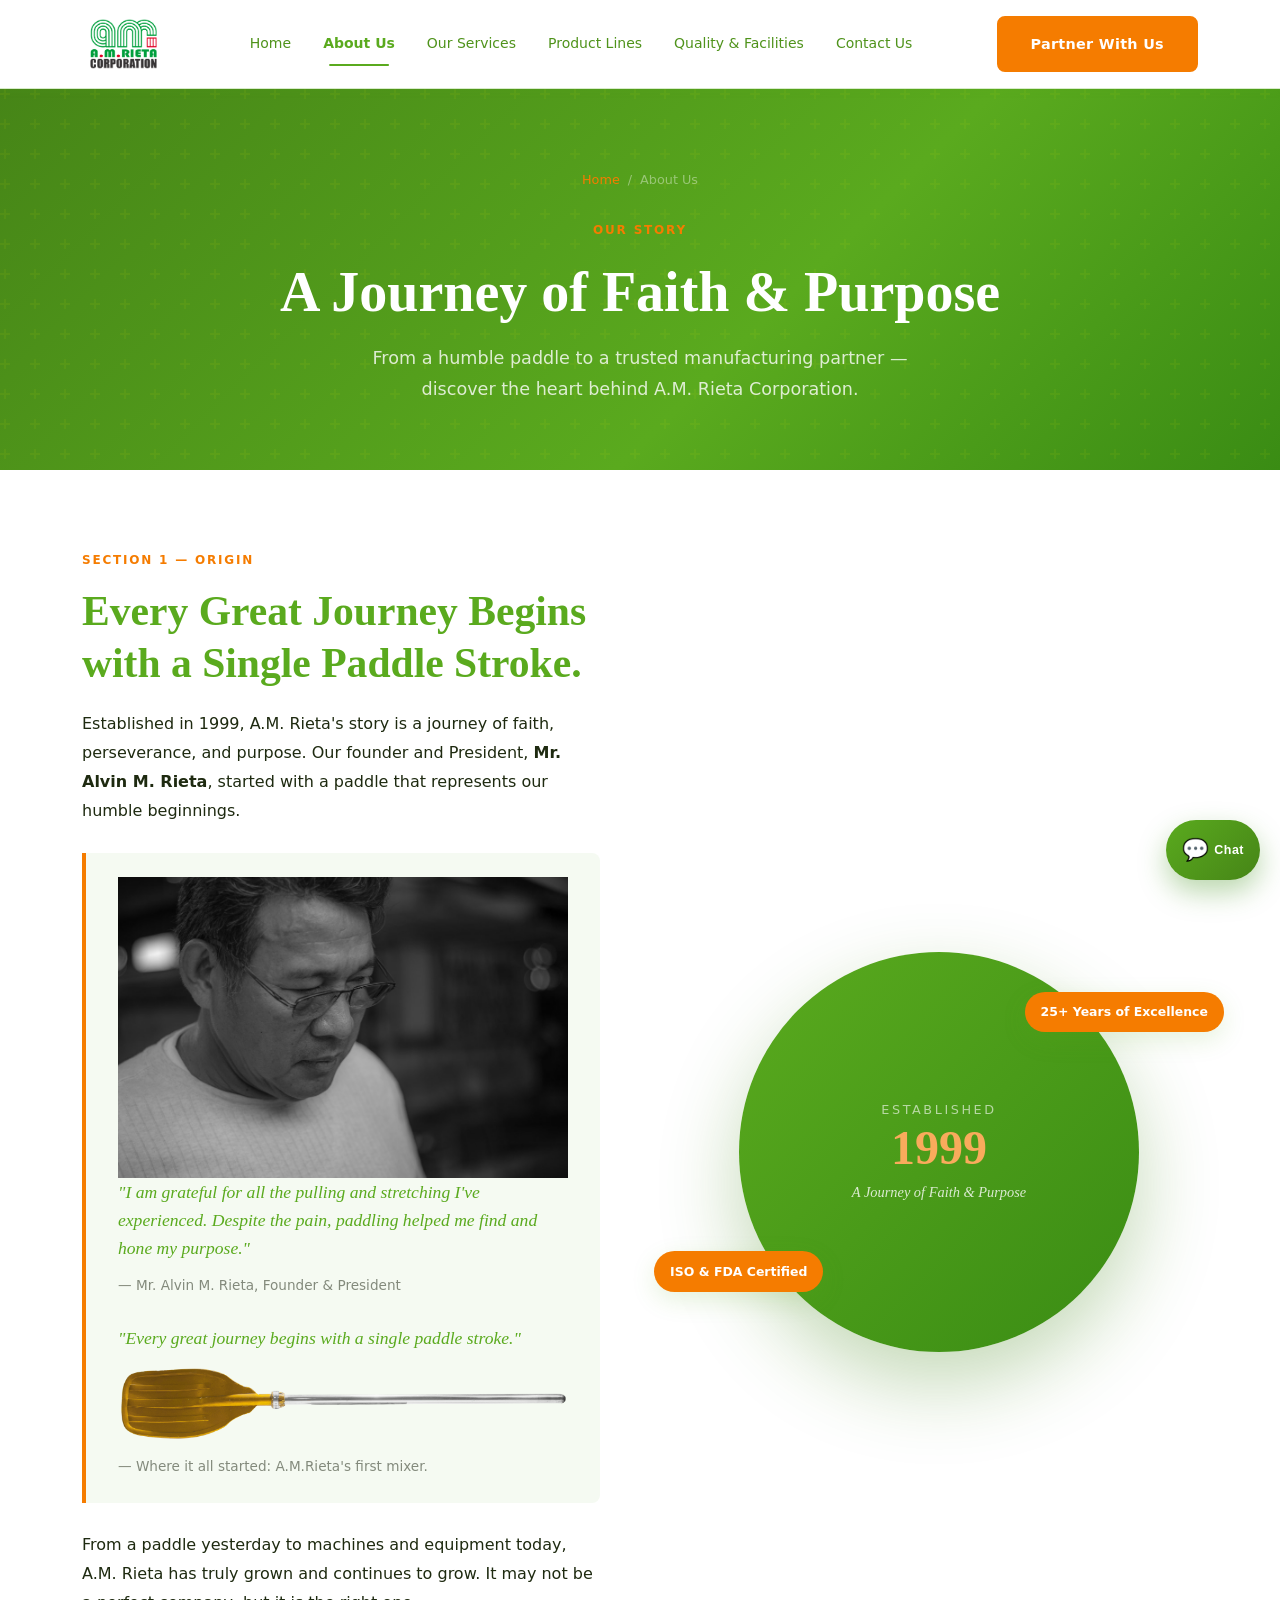
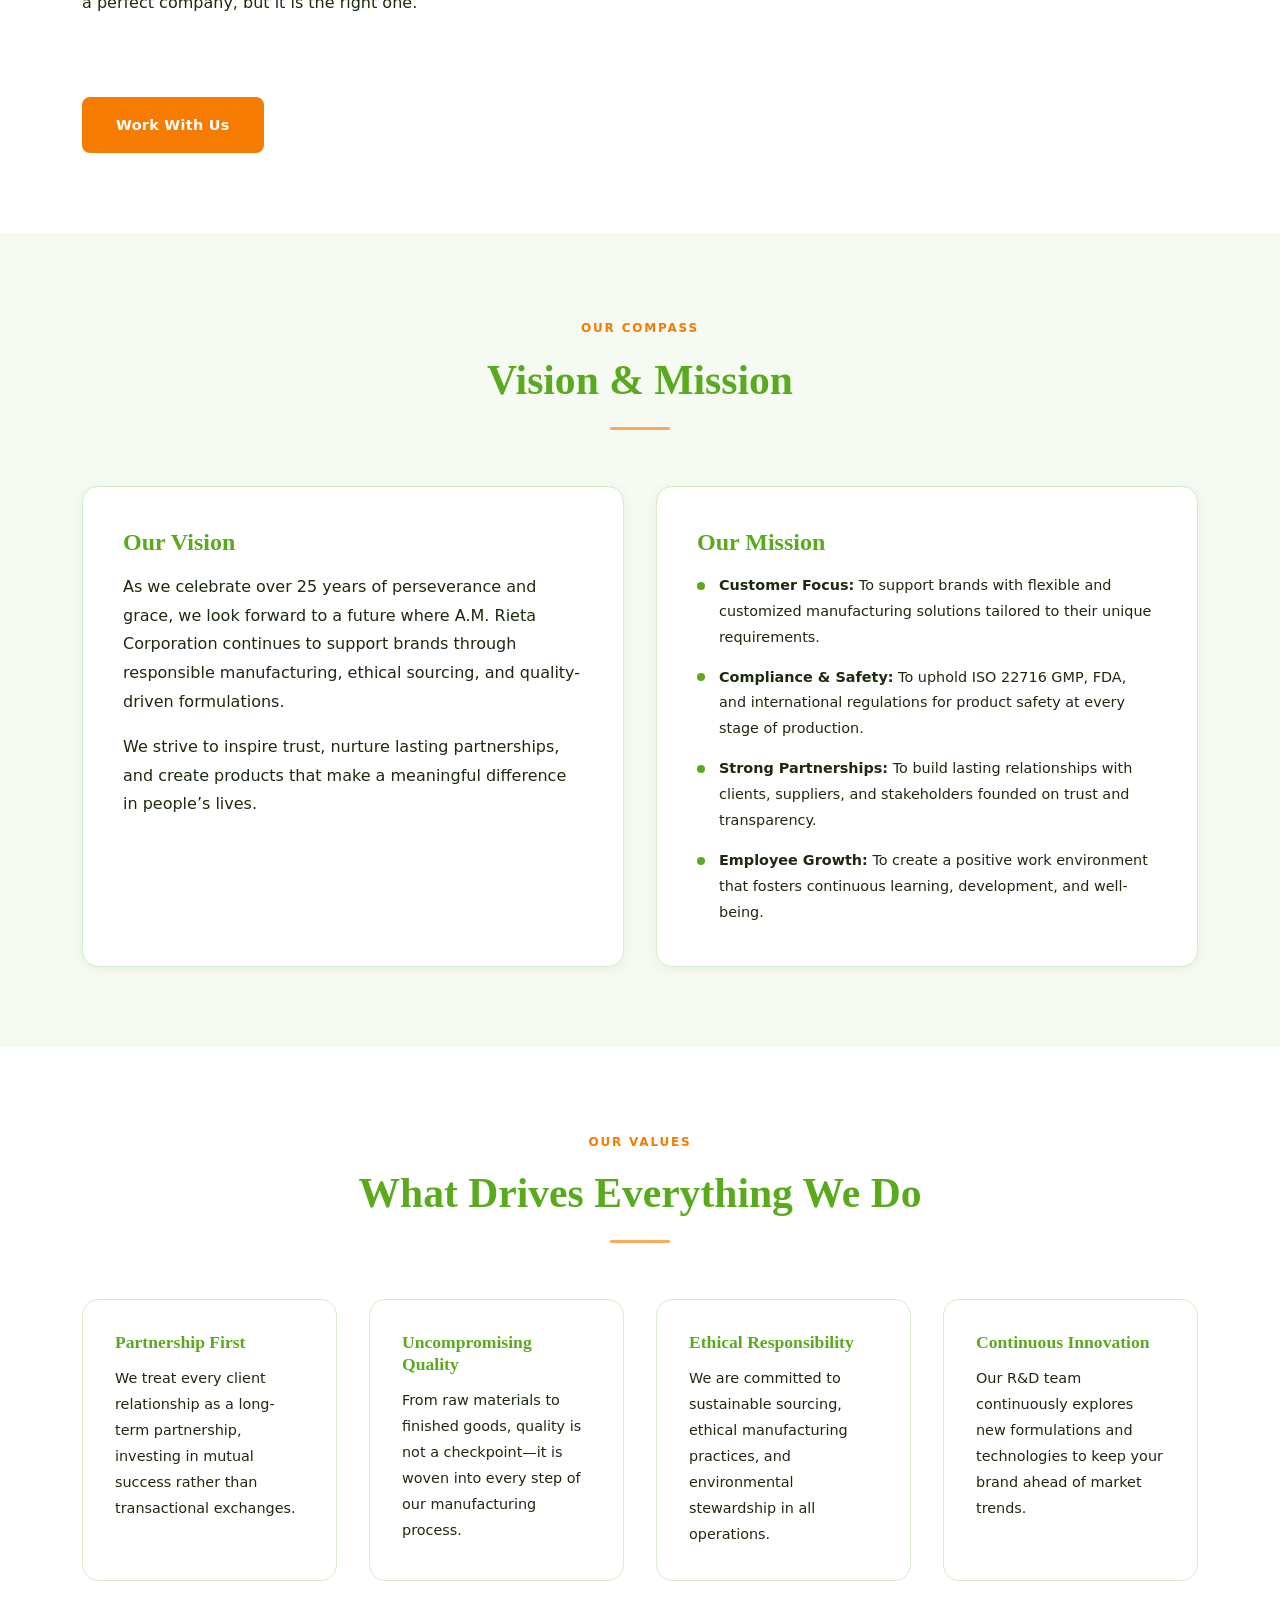
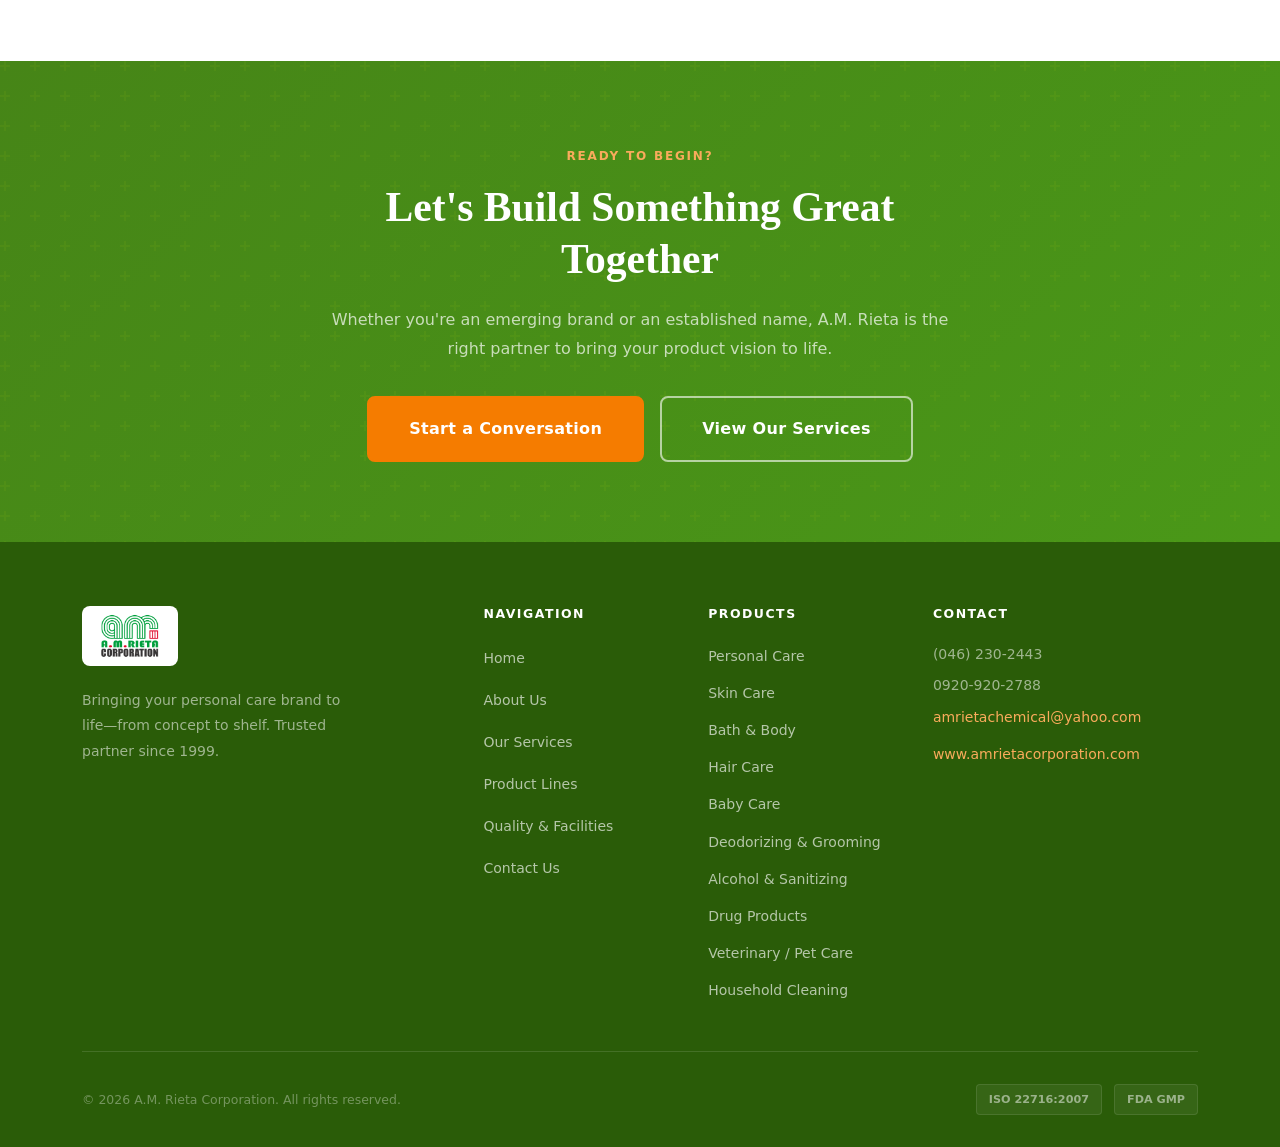
==== commit 97c76865: "Add Vercel Web Analytics Integration # Vercel Web Analytics Installation Report  ## Summary Successf" ====
--- a/about.html
+++ b/about.html
@@ -18,6 +18,11 @@
     /* Paddle figure caption positioning */
     .paddle-figure { position: relative; display: inline-block; }
   </style>
+  <!-- Vercel Web Analytics -->
+  <script>
+    window.va = window.va || function () { (window.vaq = window.vaq || []).push(arguments); };
+  </script>
+  <script defer src="/_vercel/insights/script.js"></script>
 </head>
 <body>
 
--- a/css/style.css
+++ b/css/style.css
@@ -36,13 +36,25 @@
   position: fixed;
   right: 1.25rem;
   bottom: 1.25rem;
-  z-index: 6500;
-  display: flex;
-  flex-direction: column;
-  align-items: flex-end;
-  gap: 0.75rem;
+  z-index: 1101;
+  display: inline-flex;
+  align-items: center;
+  pointer-events: none;
+}
+.chat-widget.chat-widget--panel-up {
+  flex-direction: row;
+}
+.chat-widget.chat-widget--panel-down {
+  flex-direction: row;
+}
+.chat-widget.chat-widget--left {
+  align-items: center;
+}
+.chat-widget.chat-widget--right {
+  align-items: center;
 }
 .chat-widget-panel {
+  position: absolute;
   width: min(320px, calc(100vw - 2rem));
   background: var(--white);
   border: 1px solid var(--border);
@@ -52,12 +64,35 @@
   opacity: 0;
   visibility: hidden;
   transform: translateY(16px) scale(0.98);
-  transition: opacity 0.25s ease, transform 0.25s ease, visibility 0.25s ease;
+  transition: opacity 0.25s ease, transform 0.25s ease, visibility 0.25s ease, z-index 0.25s ease;
+  z-index: -1;
+  pointer-events: none;
+}
+.chat-widget.chat-widget--right .chat-widget-panel {
+  right: 0;
+  left: auto;
+}
+.chat-widget.chat-widget--left .chat-widget-panel {
+  left: 0;
+  right: auto;
+}
+.chat-widget.chat-widget--panel-up .chat-widget-panel {
+  bottom: calc(100% + 0.75rem);
+  top: auto;
+}
+.chat-widget.chat-widget--panel-down .chat-widget-panel {
+  top: calc(100% + 0.75rem);
+  bottom: auto;
+}
+.chat-widget.open {
+  pointer-events: auto;
 }
 .chat-widget.open .chat-widget-panel {
   opacity: 1;
   visibility: visible;
   transform: translateY(0) scale(1);
+  z-index: 9999;
+  pointer-events: auto;
 }
 .chat-widget-header {
   display: flex;
@@ -158,10 +193,16 @@
   justify-content: center;
   gap: 0.35rem;
   transition: transform 0.2s ease, box-shadow 0.2s ease;
+  pointer-events: auto;
+  touch-action: none;
+  cursor: grab;
 }
 .chat-widget-fab:hover {
   transform: translateY(-2px) scale(1.03);
   box-shadow: 0 14px 32px rgba(58, 140, 20, 0.42);
+}
+.chat-widget-fab:active {
+  cursor: grabbing;
 }
 .chat-widget-fab-icon {
   font-size: 1.35rem;
@@ -862,14 +903,19 @@
   flex-direction: column;
   gap: 5px;
   cursor: pointer;
-  padding: 0.5rem;
+  padding: 0.75rem;
   background: none;
   border: none;
+  min-width: 48px;
+  min-height: 48px;
+  align-items: center;
+  justify-content: center;
+  touch-action: manipulation;
 }
 .hamburger span {
   display: block;
   width: 24px;
-  height: 2px;
+  height: 2.5px;
   background: var(--primary);
   border-radius: 2px;
   transition: all var(--transition);
@@ -2038,22 +2084,61 @@
   .hamburger { display: flex; }
   .header-cta .btn { display: none; }
   .main-nav {
-    position: absolute;
-    top: 100%;
+    position: fixed;
+    top: 76px;
     left: 0;
     right: 0;
+    bottom: 0;
     background: var(--white);
     border-top: 1px solid var(--border);
     box-shadow: var(--shadow-md);
-    padding: 1rem;
+    padding: 0;
     transform: translateY(-10px);
     opacity: 0;
     pointer-events: none;
     transition: all var(--transition);
+    z-index: 1200;
+    max-height: calc(100vh - 76px);
+    overflow-y: auto;
+    overflow-x: hidden;
+    -webkit-overflow-scrolling: touch;
   }
   .main-nav.open { transform: translateY(0); opacity: 1; pointer-events: all; }
-  .main-nav ul { flex-direction: column; gap: 0; }
-  .main-nav a { padding: 0.875rem 1rem; border-radius: var(--radius); }
+  .main-nav ul { 
+    flex-direction: column; 
+    gap: 0; 
+    width: 100%; 
+    margin: 0; 
+    padding: 0.5rem 0;
+  }
+  .main-nav li {
+    list-style: none;
+    margin: 0;
+    padding: 0;
+  }
+  .main-nav a {
+    display: block;
+    padding: 1rem 1.5rem;
+    border-radius: 0;
+    width: 100%;
+    font-weight: 500;
+    color: var(--text);
+    transition: all 0.2s ease;
+    border-left: 4px solid transparent;
+    text-decoration: none;
+  }
+  .main-nav a:hover,
+  .main-nav a:active {
+    background: var(--off-white);
+    border-left-color: var(--primary);
+    color: var(--primary);
+  }
+  .main-nav a.active {
+    background: var(--off-white);
+    border-left-color: var(--primary);
+    color: var(--primary);
+    font-weight: 600;
+  }
   .hero-inner { grid-template-columns: 1fr; text-align: center; }
   .hero-actions { justify-content: center; }
   .hero-timed-details { margin-left: auto; margin-right: auto; }
@@ -2547,3 +2632,72 @@
 }
 .cert-display .cert-items::-webkit-scrollbar { display: none; }
 
+/* ============================================
+   MOBILE TOUCH OPTIMIZATIONS (Ultra-Mobile)
+   ============================================ */
+@media (max-width: 480px) {
+  /* Better touch targets for all interactive elements */
+  button, a, input[type="button"], input[type="submit"] {
+    min-height: 44px;
+    min-width: 44px;
+  }
+  
+  /* Optimize nav link touch area */
+  .main-nav a {
+    padding: 1.25rem 1.5rem;
+    min-height: 56px;
+    display: flex;
+    align-items: center;
+  }
+  
+  /* Ensure hamburger is easily tappable */
+  .hamburger {
+    min-width: 54px;
+    min-height: 54px;
+    padding: 1rem;
+  }
+  
+  /* Improve form element spacing */
+  .form-group {
+    margin-bottom: 1.5rem;
+  }
+  
+  .form-group label {
+    display: block;
+    margin-bottom: 0.75rem;
+  }
+  
+  .form-group input,
+  .form-group textarea,
+  .form-group select {
+    padding: 0.875rem 1rem;
+    min-height: 44px;
+    font-size: 16px;
+  }
+  
+  /* Better button spacing */
+  .btn {
+    min-height: 44px;
+    padding: 0.875rem 1.5rem;
+    font-size: 1rem;
+  }
+  
+  /* Improve link hover states for touch devices */
+  .main-nav a {
+    -webkit-tap-highlight-color: transparent;
+  }
+}
+
+/* ============================================
+   TABLET OPTIMIZATIONS (480px - 768px)
+   ============================================ */
+@media (min-width: 481px) and (max-width: 768px) {
+  .main-nav a {
+    padding: 1rem 1.5rem;
+    min-height: 48px;
+  }
+  
+  button, a, input[type="button"], input[type="submit"] {
+    min-height: 44px;
+  }
+}
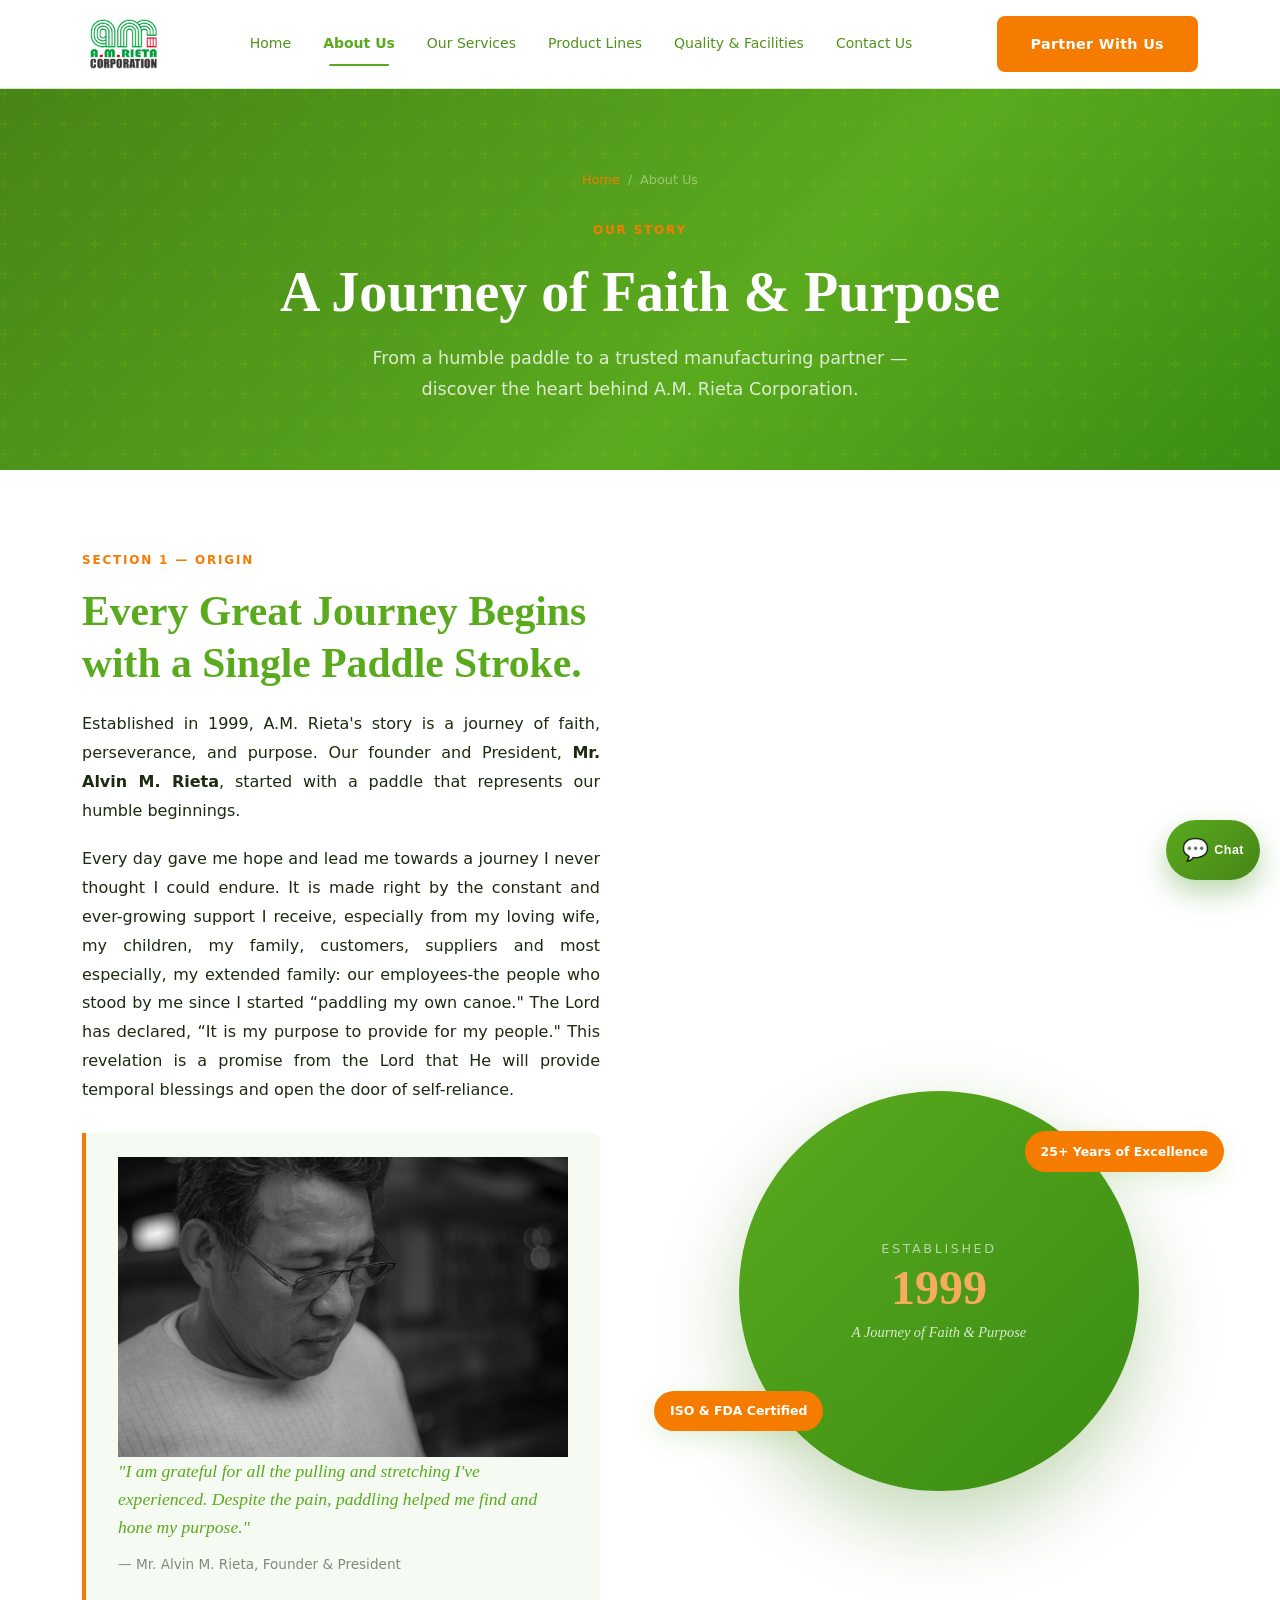
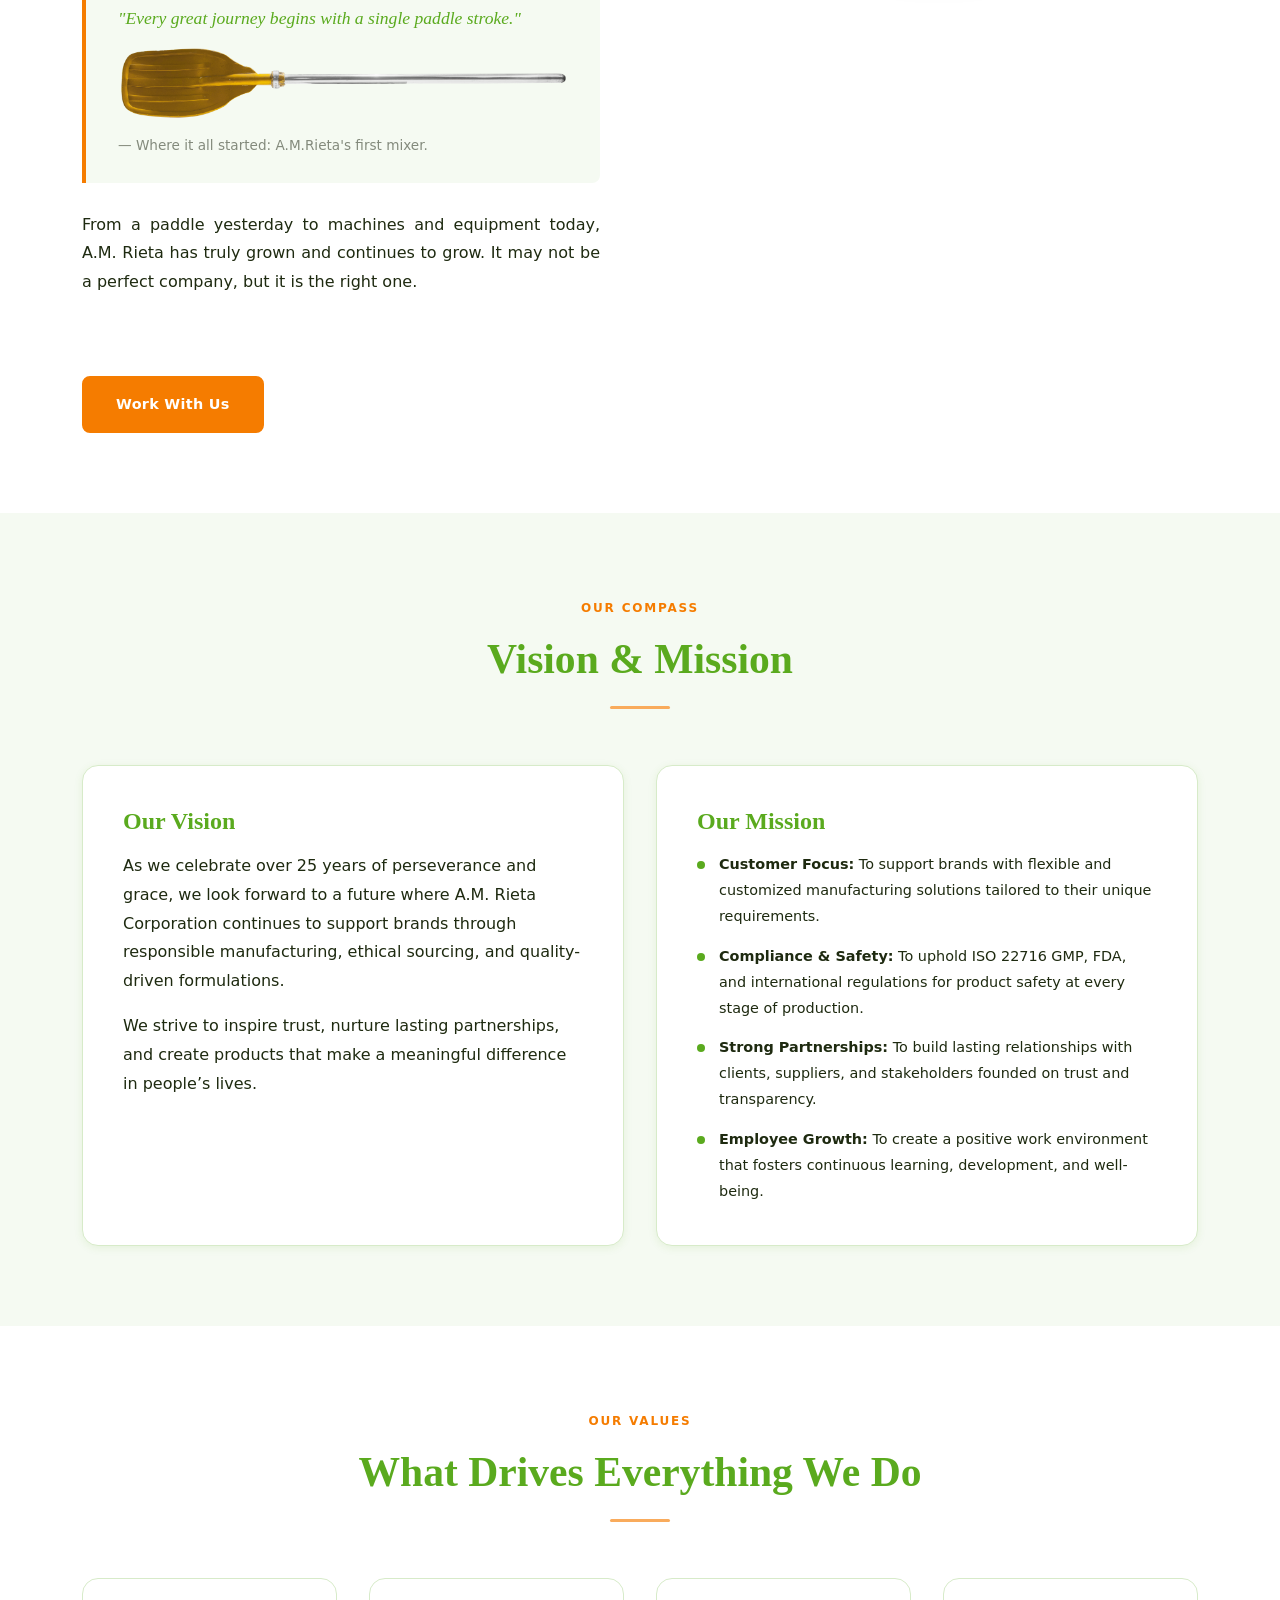
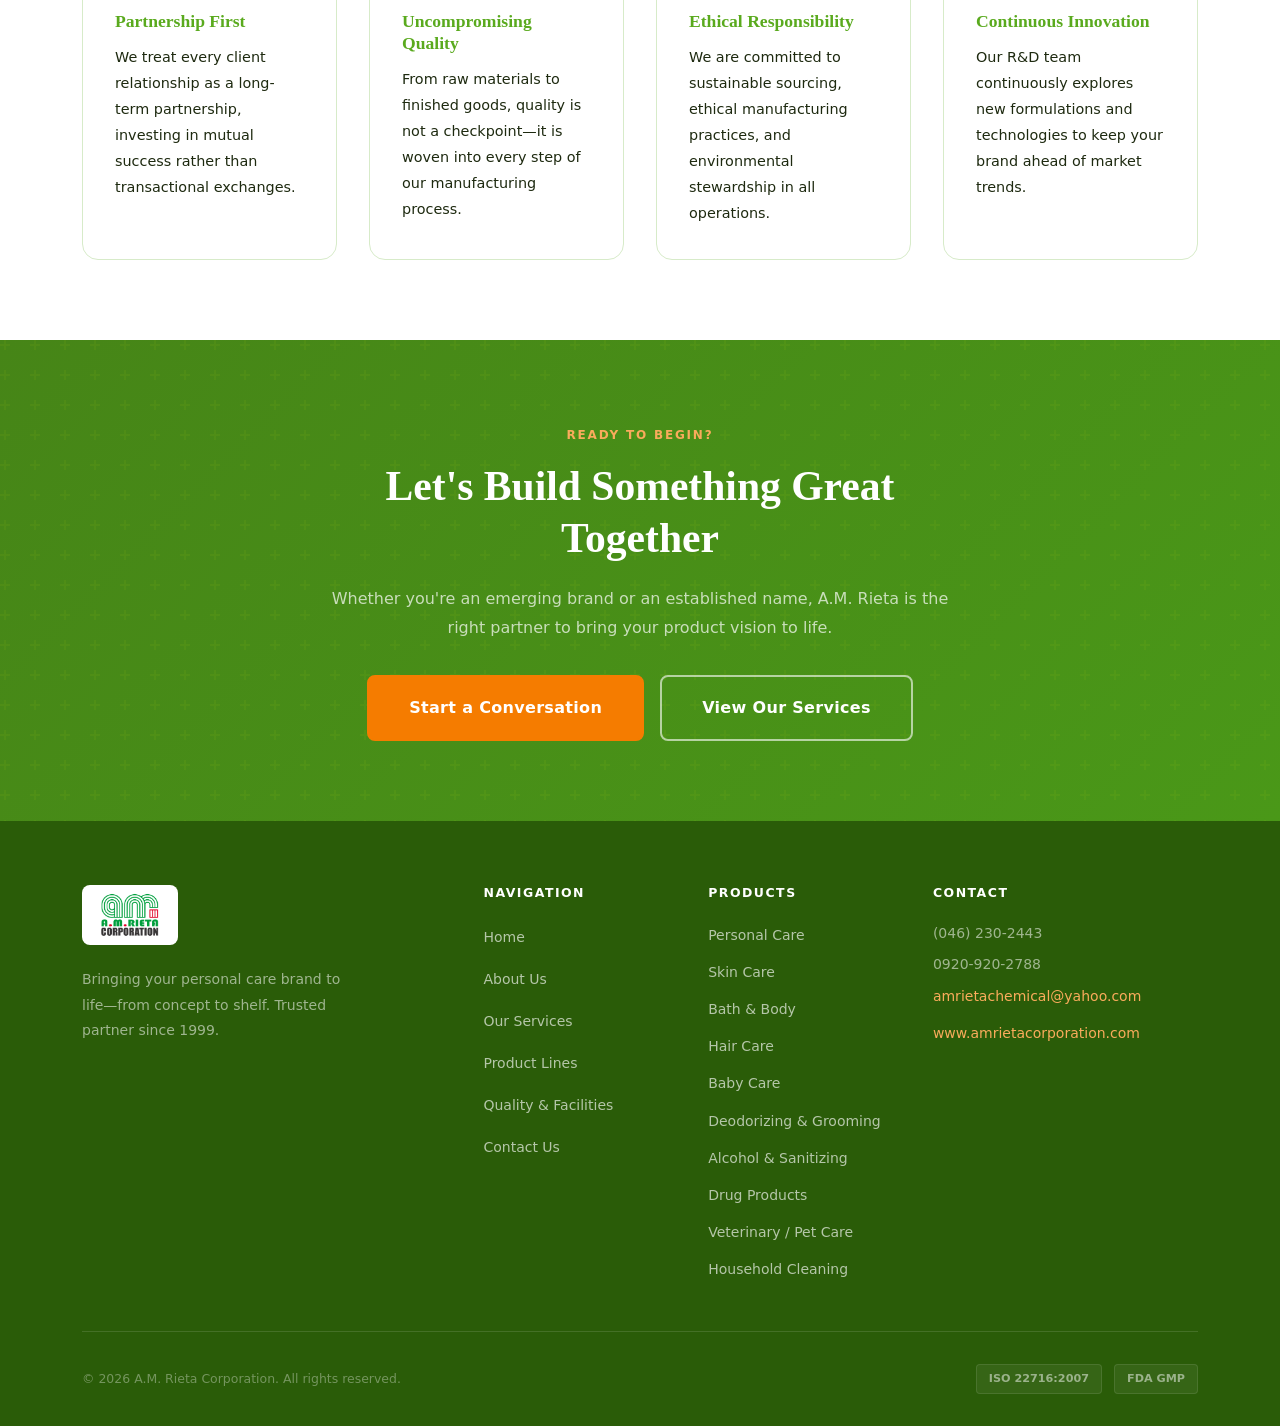
==== commit 3c0f05d1: "update about.html with new content and added Vercel analytics scripts to all pages" ====
--- a/about.html
+++ b/about.html
@@ -23,6 +23,11 @@
     window.va = window.va || function () { (window.vaq = window.vaq || []).push(arguments); };
   </script>
   <script defer src="/_vercel/insights/script.js"></script>
+  <!-- Vercel Speed Insights -->
+  <script>
+    window.si = window.si || function () { (window.siq = window.siq || []).push(arguments); };
+  </script>
+  <script defer src="/_vercel/speed-insights/script.js"></script>
 </head>
 <body>
 
@@ -72,7 +77,8 @@
       <div class="story-content animate">
         <span class="section-label">Section 1 — Origin</span>
         <h2>Every Great Journey Begins with a Single Paddle Stroke.</h2>
-        <p>Established in 1999, A.M. Rieta's story is a journey of faith, perseverance, and purpose. Our founder and President, <strong>Mr. Alvin M. Rieta</strong>, started with a paddle that represents our humble beginnings.</p>
+        <p style="text-align: justify;">Established in 1999, A.M. Rieta's story is a journey of faith, perseverance, and purpose. Our founder and President, <strong>Mr. Alvin M. Rieta</strong>, started with a paddle that represents our humble beginnings.</p>
+        <p style="text-align: justify;">Every day gave me hope and lead me towards a journey I never thought I could endure. It is made right by the constant and ever-growing support I receive, especially from my loving wife, my children, my family, customers, suppliers and most especially, my extended family: our employees-the people who stood by me since I started “paddling my own canoe." The Lord has declared, “It is my purpose to provide for my people." This revelation is a promise from the Lord that He will provide temporal blessings and open the door of self-reliance.</p>
         <div class="quote-block">
           <img src="images/about/amr.jpg" alt="Paddle" class="paddle-img" style="max-width: 100%; height: auto; display: block;" />
           <blockquote>
@@ -88,7 +94,7 @@
           </figure>
           
         </div>
-        <p>From a paddle yesterday to machines and equipment today, A.M. Rieta has truly grown and continues to grow. It may not be a perfect company, but it is the right one.</p>
+        <p style="text-align: justify;">From a paddle yesterday to machines and equipment today, A.M. Rieta has truly grown and continues to grow. It may not be a perfect company, but it is the right one.</p>
         <br>
         <div style="margin-top:2rem;">
           <a href="contact.html" class="btn btn-primary">Work With Us</a>
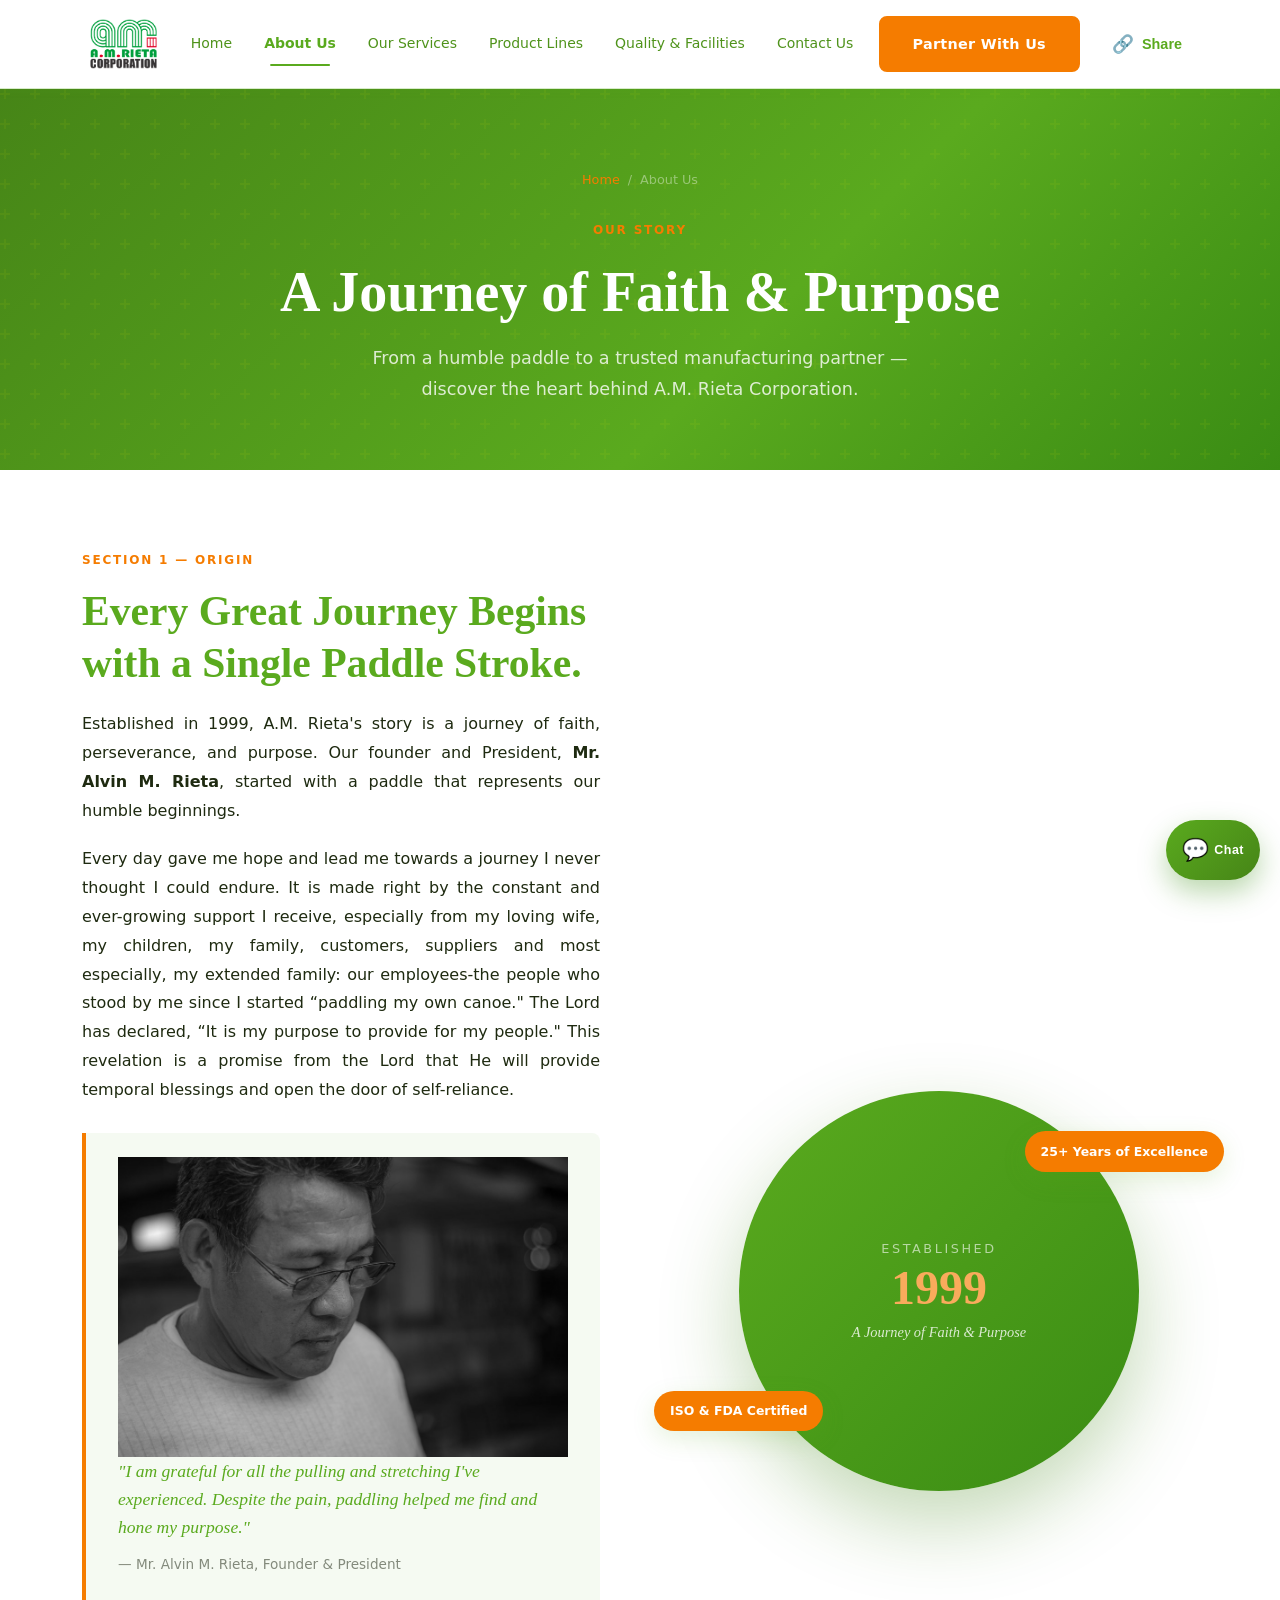
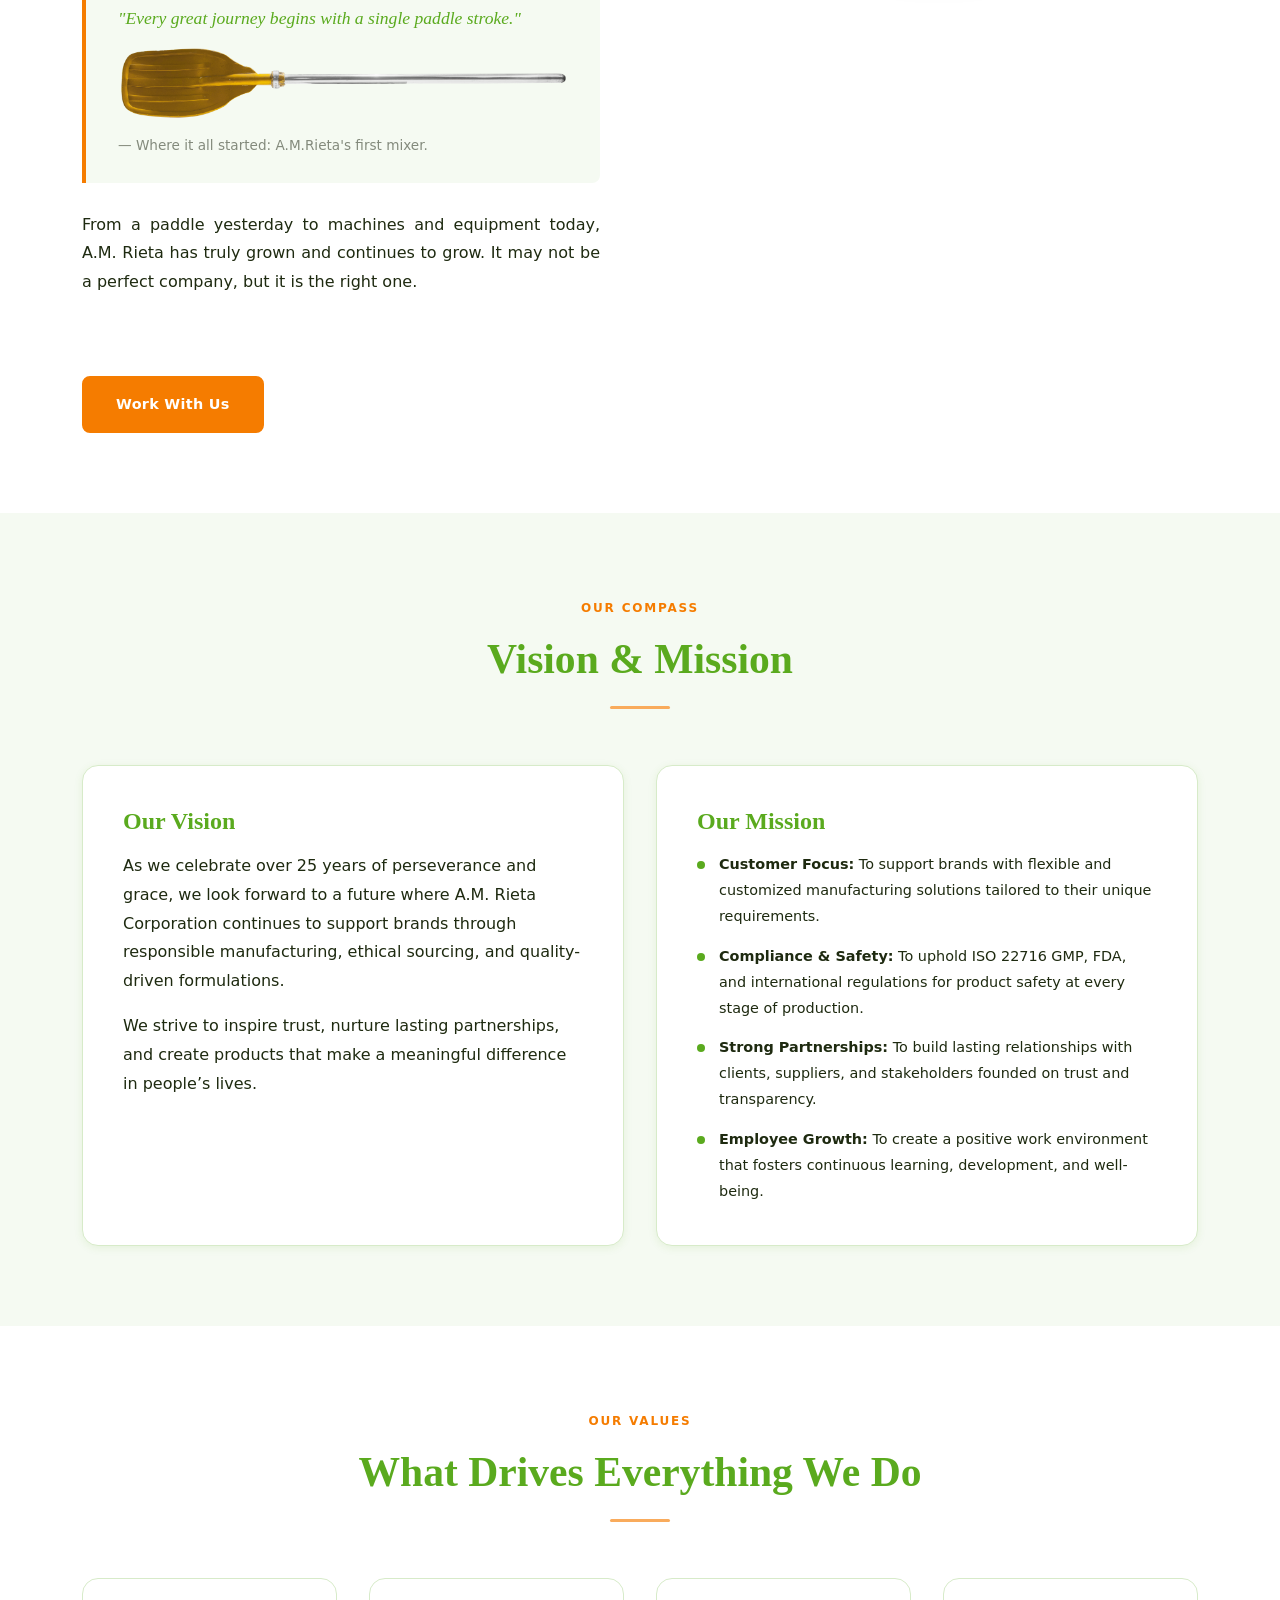
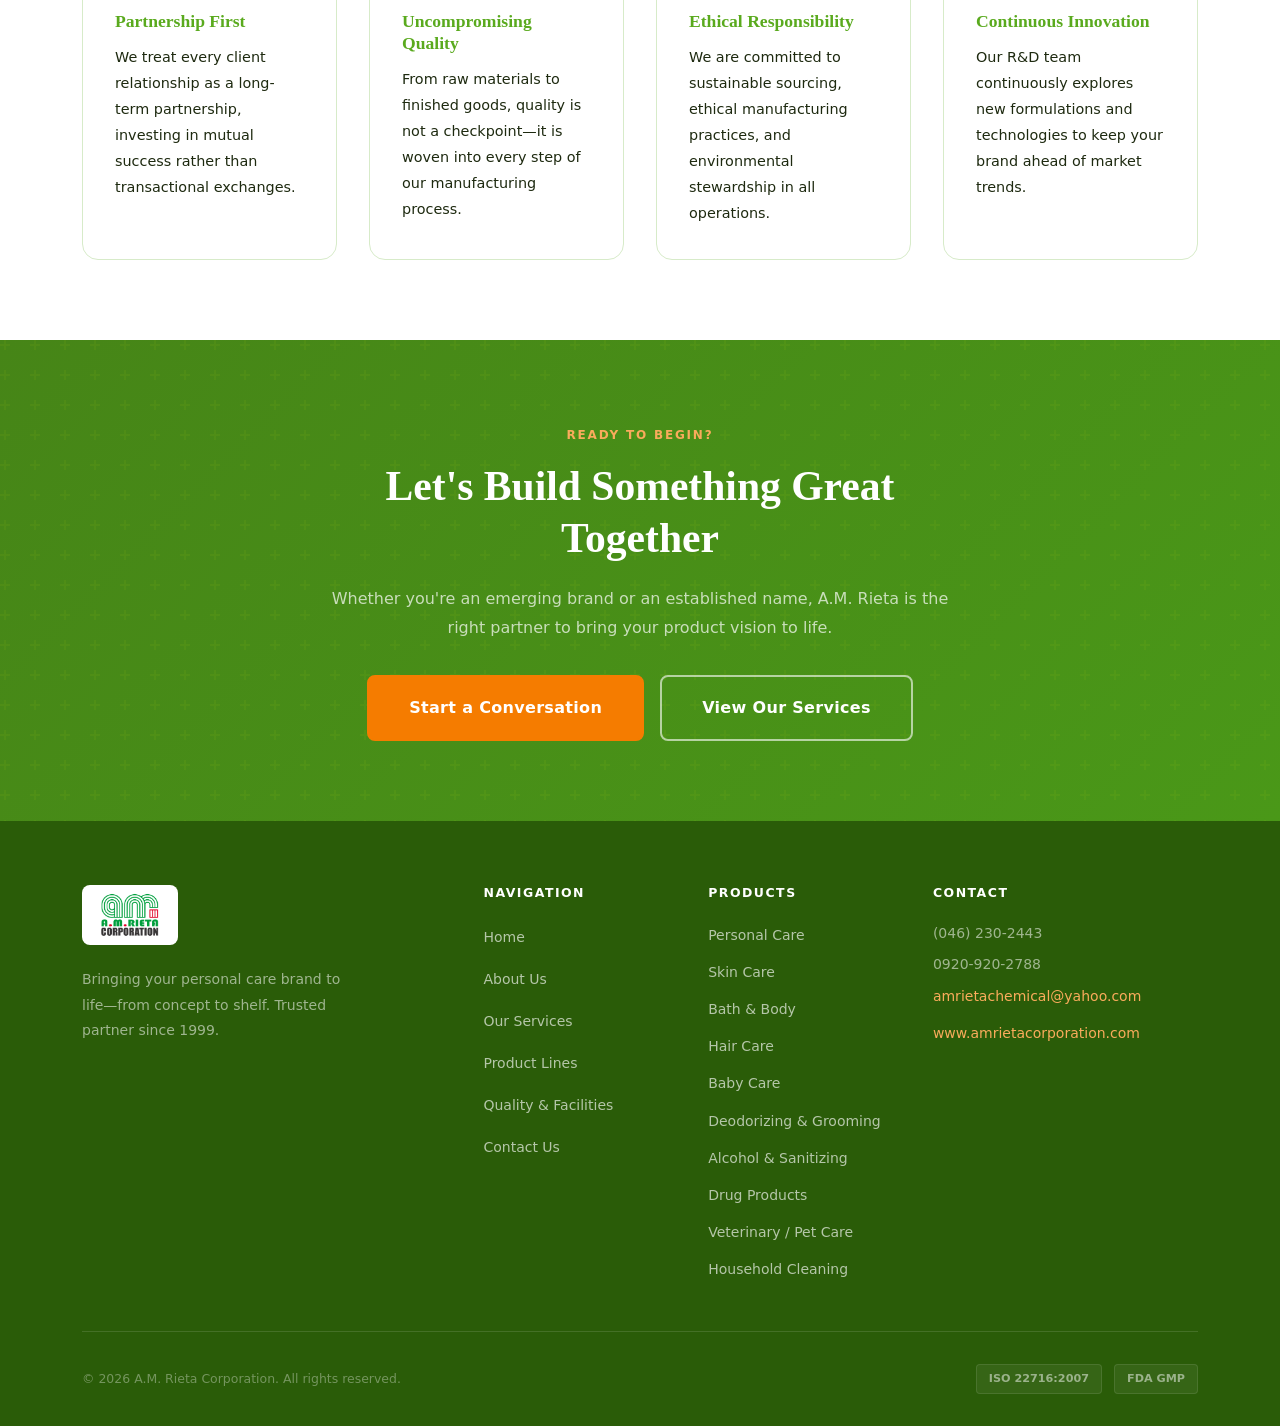
==== commit d30635b3: "share button" ====
--- a/about.html
+++ b/about.html
@@ -49,6 +49,40 @@
     </nav>
     <div class="header-cta">
       <a href="contact.html" class="btn btn-primary">Partner With Us</a>
+      <div class="share-menu-container">
+        <button class="share-menu-btn" aria-label="Share" title="Share this page">
+          <span aria-hidden="true">🔗</span>
+          <span class="share-menu-label">Share</span>
+        </button>
+        <div class="share-menu-panel" aria-label="Share menu">
+          <div class="share-menu-header">
+            <h3 class="share-menu-title">Share A.M. Rieta</h3>
+            <button type="button" class="share-menu-close" aria-label="Close share menu">&times;</button>
+          </div>
+          <div class="share-menu-body">
+            <a href="https://www.facebook.com/sharer/sharer.php?u=https://www.amrietacorporation.com" target="_blank" rel="noopener" class="share-menu-link">
+              <span class="share-icon">f</span>
+              <span>Facebook</span>
+            </a>
+            <a href="https://twitter.com/intent/tweet?url=https://www.amrietacorporation.com&text=A.M.%20Rieta%20Corporation%20-%20Trusted%20ODM%20Partner" target="_blank" rel="noopener" class="share-menu-link">
+              <span class="share-icon">𝕏</span>
+              <span>Twitter</span>
+            </a>
+            <a href="https://www.linkedin.com/sharing/share-offsite/?url=https://www.amrietacorporation.com" target="_blank" rel="noopener" class="share-menu-link">
+              <span class="share-icon">in</span>
+              <span>LinkedIn</span>
+            </a>
+            <a href="mailto:?subject=A.M.%20Rieta%20Corporation&body=Check%20out%20A.M.%20Rieta:%20https://www.amrietacorporation.com" class="share-menu-link">
+              <span class="share-icon">✉</span>
+              <span>Email</span>
+            </a>
+            <button type="button" class="share-menu-link" id="copyLinkBtn" title="Copy link to clipboard">
+              <span class="share-icon">📋</span>
+              <span>Copy Link</span>
+            </button>
+          </div>
+        </div>
+      </div>
       <button class="hamburger" aria-label="Toggle menu">
         <span></span><span></span><span></span>
       </button>
--- a/css/style.css
+++ b/css/style.css
@@ -27,6 +27,174 @@
   --transition: 0.3s ease;
   --font-serif: 'Playfair Display', Georgia, serif;
   --font-sans: 'Inter', system-ui, sans-serif;
+}
+
+/* ============================================
+   SHARE MENU
+   ============================================ */
+.share-menu-container {
+  position: relative;
+  display: inline-flex;
+  align-items: center;
+}
+
+.share-menu-btn {
+  background: transparent;
+  border: none;
+  cursor: pointer;
+  display: flex;
+  align-items: center;
+  gap: 0.5rem;
+  font-weight: 700;
+  font-size: 0.9rem;
+  color: var(--primary);
+  padding: 0.6rem 0.8rem;
+  border-radius: 6px;
+  transition: all 0.2s ease;
+  pointer-events: auto;
+}
+
+.share-menu-btn:hover,
+.share-menu-btn.active {
+  background: rgba(90, 170, 30, 0.1);
+  color: var(--primary-dark);
+}
+
+.share-menu-btn span:first-child {
+  font-size: 1.1rem;
+}
+
+.share-menu-label {
+  display: none;
+}
+
+@media (min-width: 769px) {
+  .share-menu-label {
+    display: inline;
+  }
+  .share-menu-btn {
+    padding: 0.6rem 1rem;
+  }
+}
+
+.share-menu-panel {
+  position: absolute;
+  top: calc(100% + 0.75rem);
+  right: 0;
+  background: var(--white);
+  border: 1px solid var(--border);
+  border-radius: 22px;
+  box-shadow: var(--shadow-lg);
+  overflow: hidden;
+  opacity: 0;
+  visibility: hidden;
+  transform: translateY(-10px) scale(0.95);
+  transition: opacity 0.25s ease, transform 0.25s ease, visibility 0.25s ease;
+  z-index: -1;
+  pointer-events: none;
+  min-width: 220px;
+}
+
+.share-menu-container.open .share-menu-panel {
+  opacity: 1;
+  visibility: visible;
+  transform: translateY(0) scale(1);
+  z-index: 9999;
+  pointer-events: auto;
+}
+
+.share-menu-header {
+  display: flex;
+  align-items: center;
+  justify-content: space-between;
+  padding: 1rem 1rem 0.75rem;
+  border-bottom: 1px solid var(--border);
+}
+
+.share-menu-title {
+  margin: 0;
+  font-size: 0.95rem;
+  color: var(--primary);
+  font-weight: 700;
+  line-height: 1;
+}
+
+.share-menu-close {
+  width: 32px;
+  height: 32px;
+  border: none;
+  border-radius: 50%;
+  background: transparent;
+  color: var(--text);
+  font-size: 1.4rem;
+  line-height: 1;
+  cursor: pointer;
+  display: flex;
+  align-items: center;
+  justify-content: center;
+  transition: all 0.2s ease;
+  flex-shrink: 0;
+}
+
+.share-menu-close:hover {
+  background: var(--light-gray);
+  color: var(--primary);
+}
+
+.share-menu-body {
+  padding: 0.75rem;
+  display: grid;
+  gap: 0.5rem;
+}
+
+.share-menu-link {
+  display: flex;
+  align-items: center;
+  gap: 0.85rem;
+  padding: 0.75rem 1rem;
+  text-decoration: none;
+  color: var(--text);
+  border: none;
+  background: transparent;
+  border-radius: 8px;
+  cursor: pointer;
+  font-size: 0.9rem;
+  font-weight: 500;
+  transition: all 0.2s ease;
+}
+
+.share-menu-link:hover {
+  background: rgba(90, 170, 30, 0.08);
+  color: var(--primary);
+  transform: translateX(3px);
+}
+
+.share-icon {
+  min-width: 24px;
+  height: 24px;
+  display: flex;
+  align-items: center;
+  justify-content: center;
+  font-weight: 700;
+  font-size: 1rem;
+  background: rgba(90, 170, 30, 0.1);
+  border-radius: 6px;
+  flex-shrink: 0;
+}
+
+.share-menu-link:hover .share-icon {
+  background: rgba(90, 170, 30, 0.2);
+}
+
+@media (max-width: 768px) {
+  .share-menu-panel {
+    right: auto;
+    left: 50%;
+    transform: translateX(-50%) translateY(-10px) scale(0.95);
+  }
+  .share-menu-container.open .share-menu-panel {
+    transform: translateX(-50%) translateY(0) scale(1);
+  }
 }
 
 /* ============================================
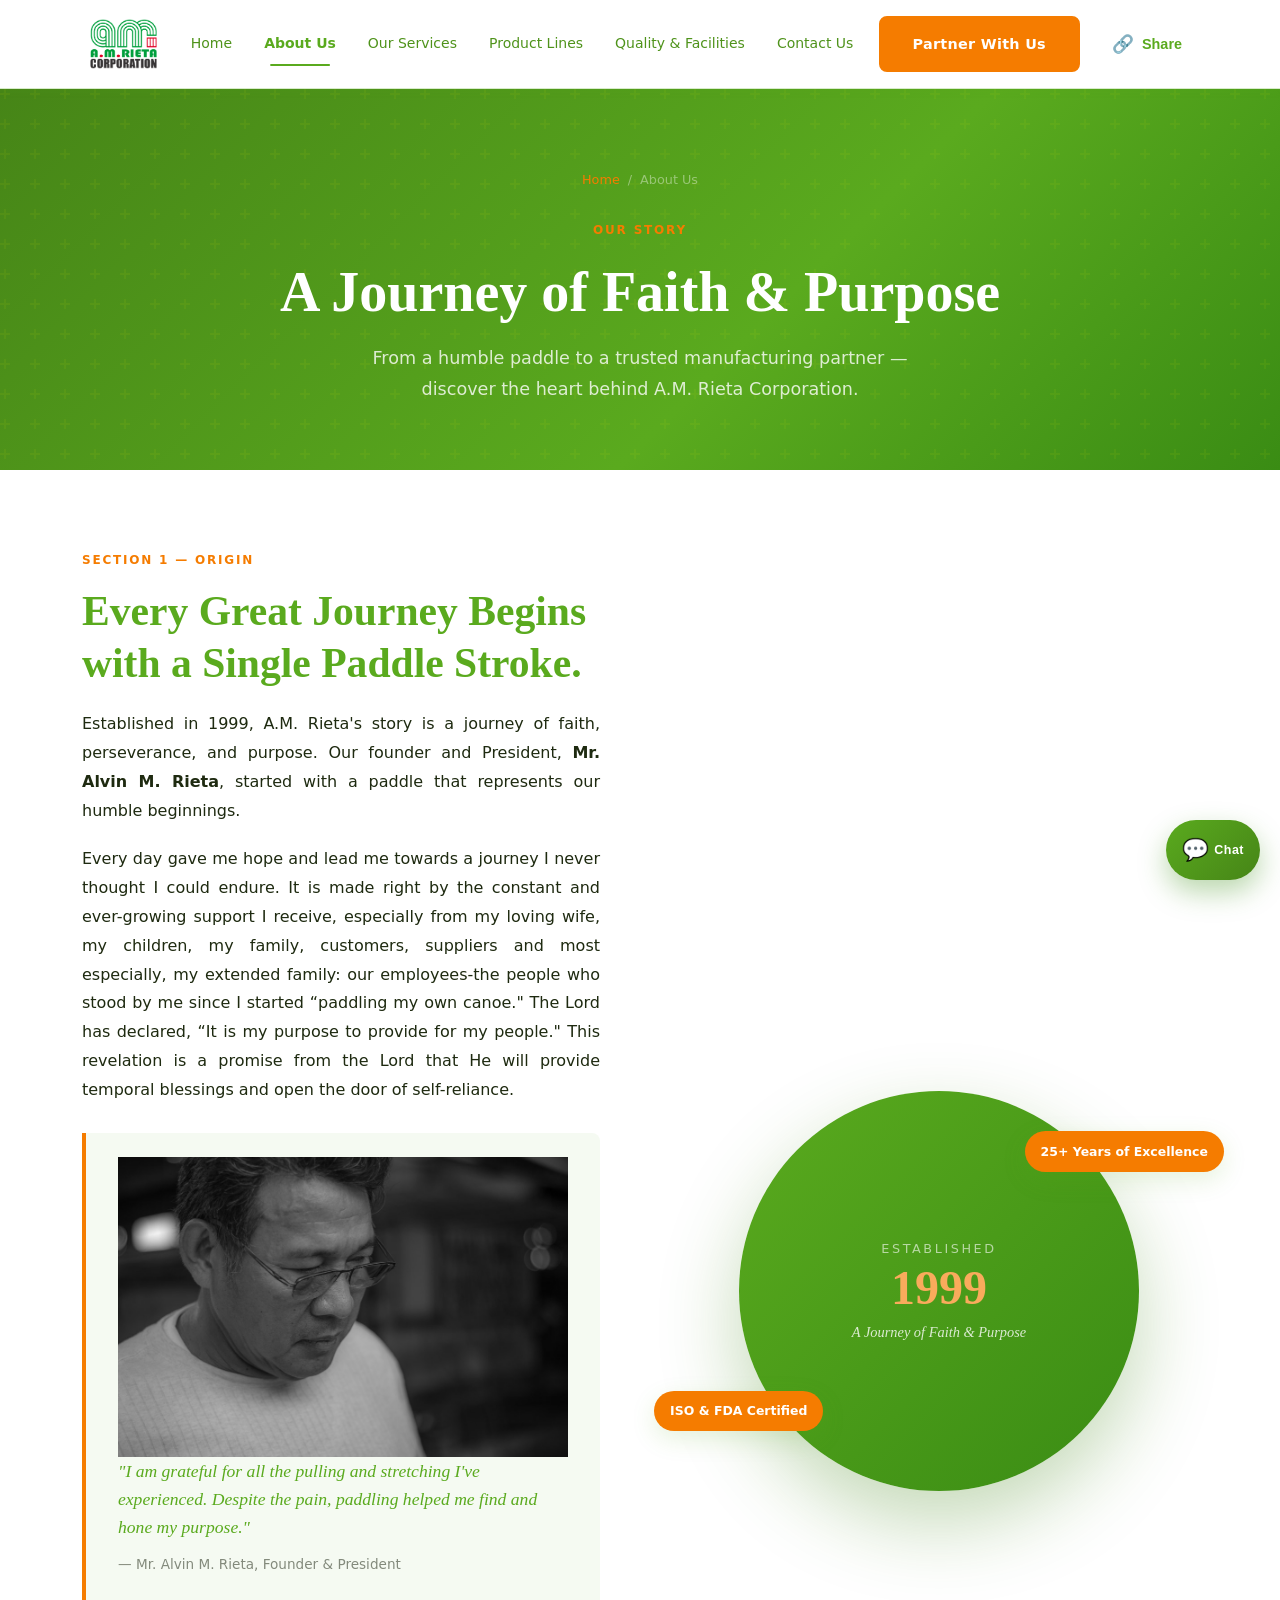
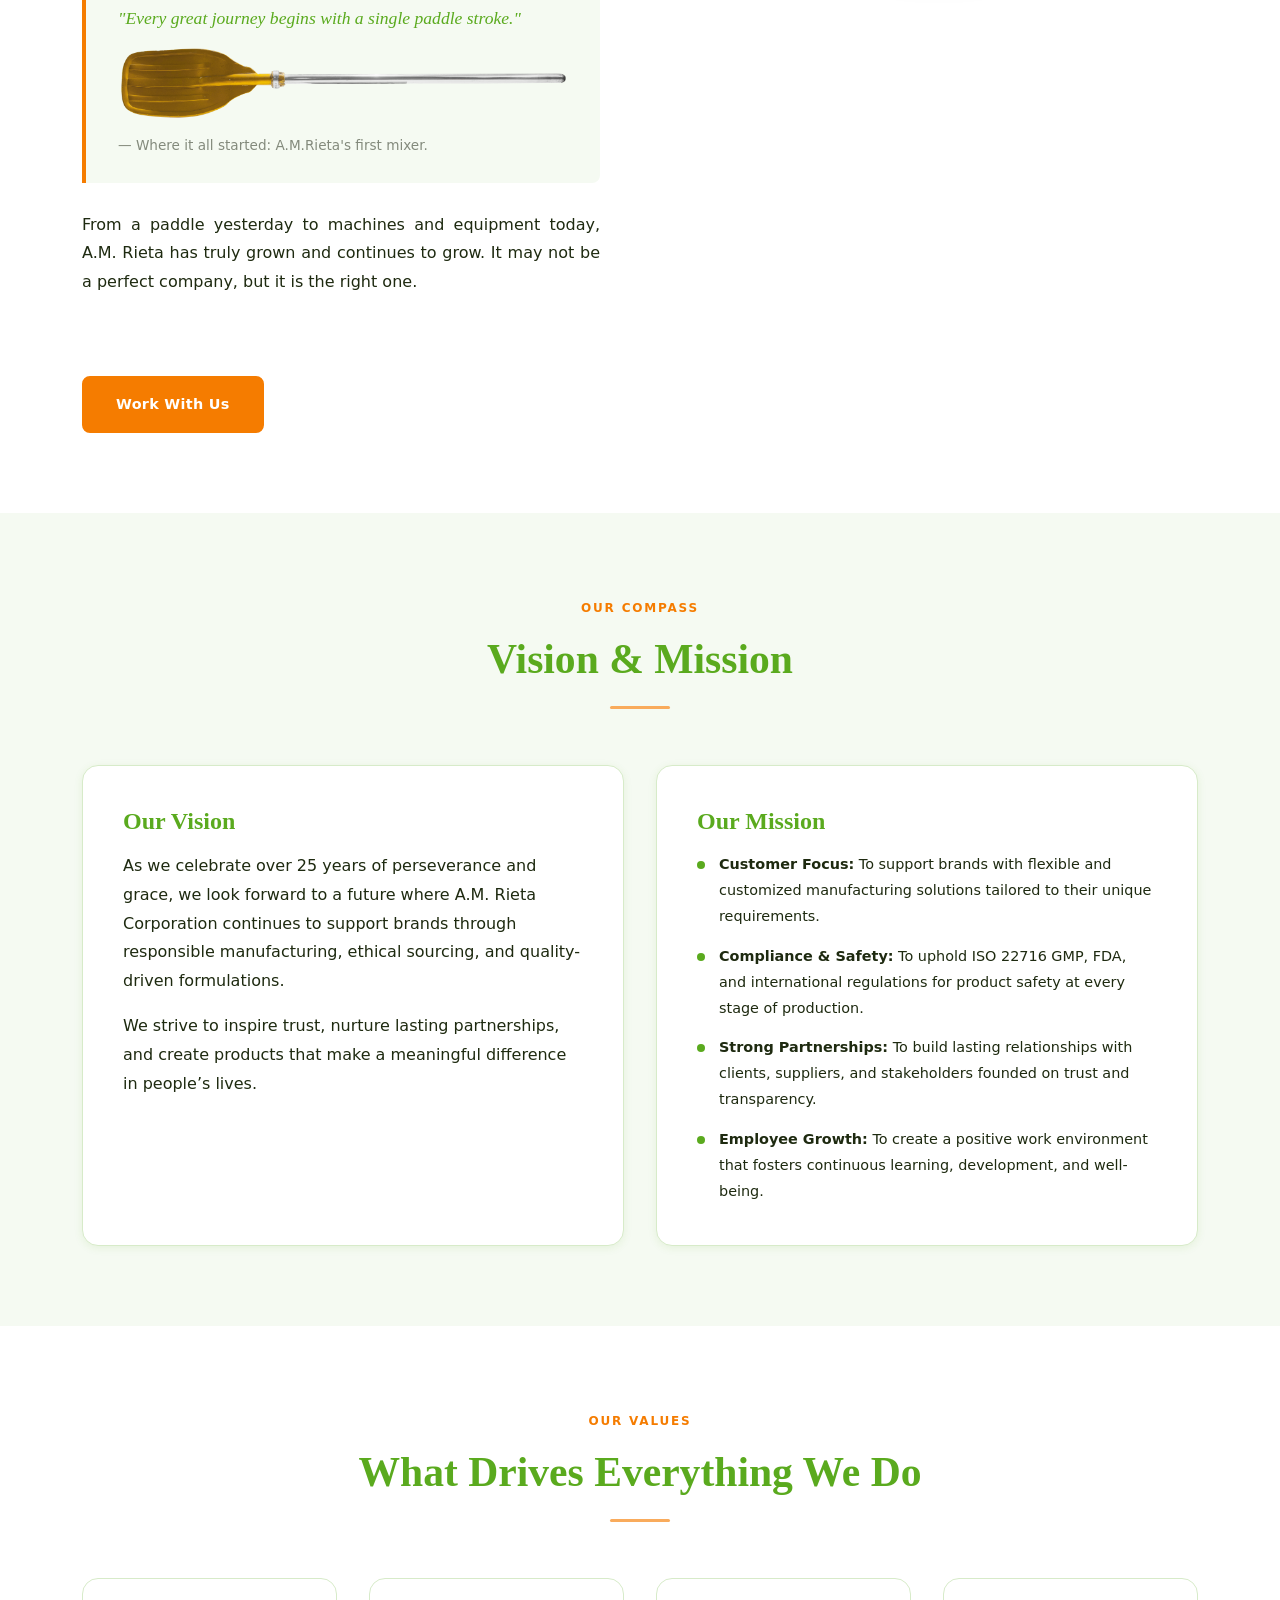
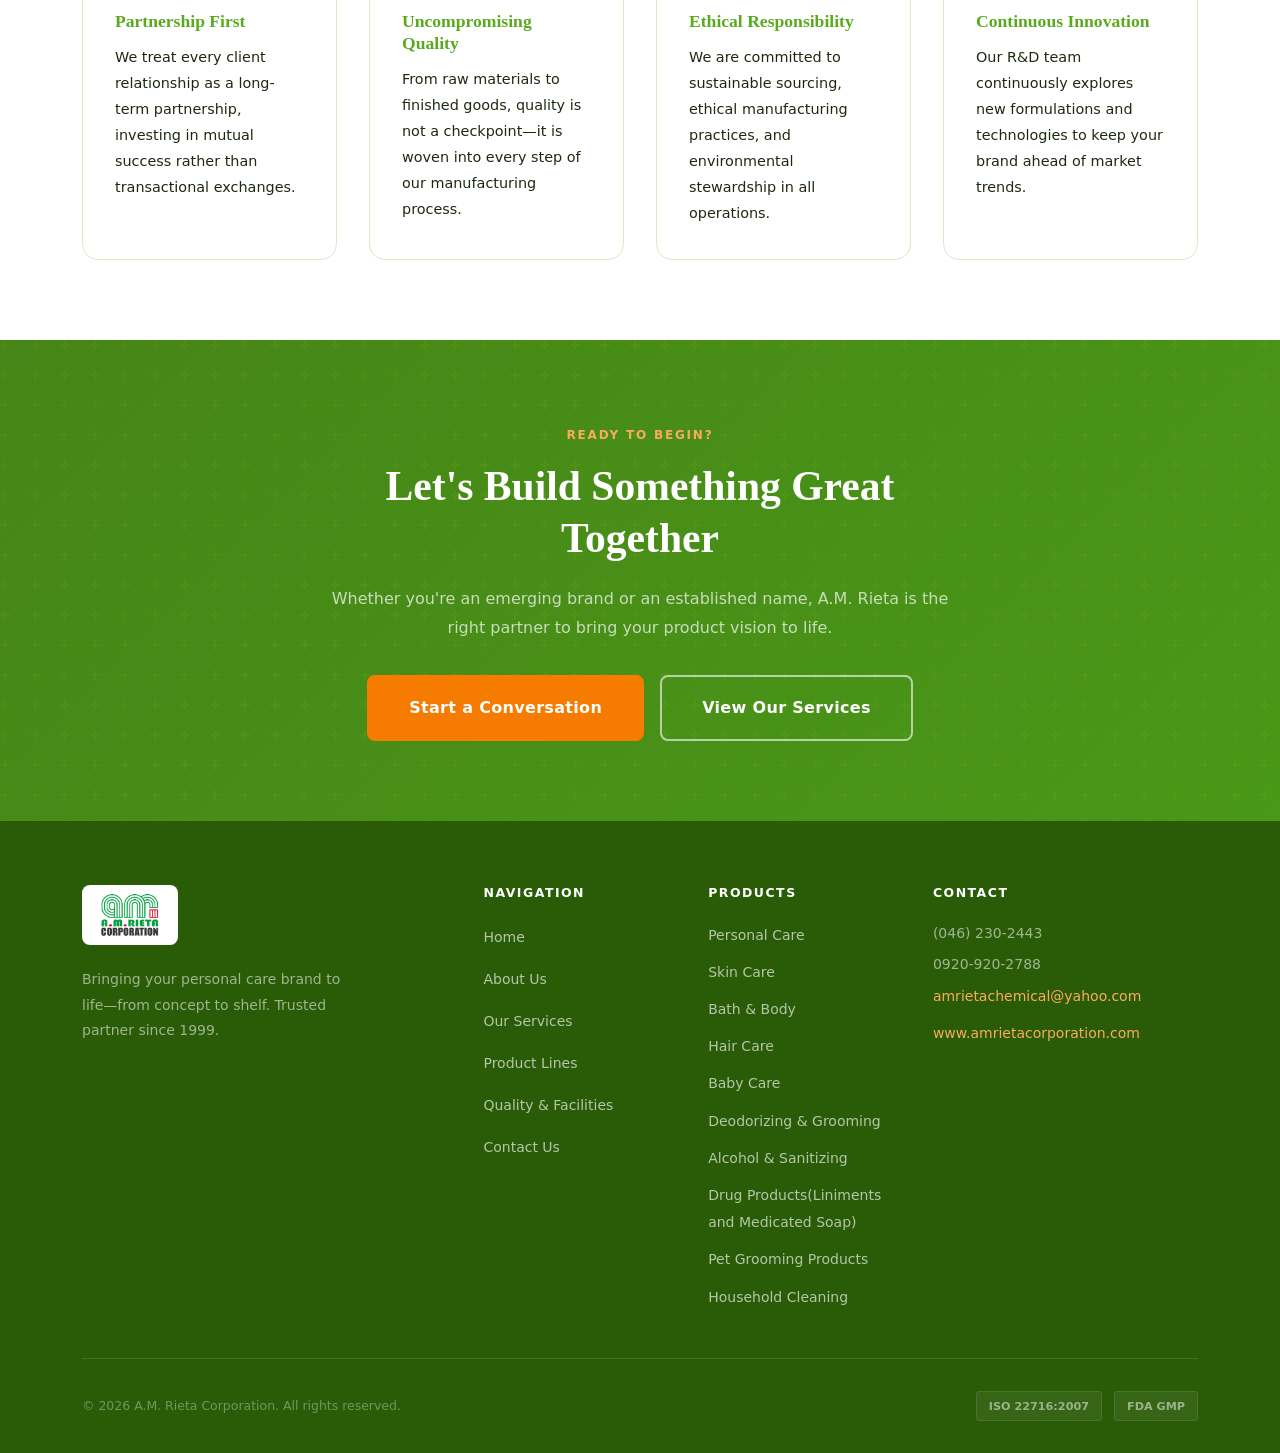
==== commit 526caa0c: "footer update" ====
--- a/about.html
+++ b/about.html
@@ -64,9 +64,9 @@
               <span class="share-icon">f</span>
               <span>Facebook</span>
             </a>
-            <a href="https://twitter.com/intent/tweet?url=https://www.amrietacorporation.com&text=A.M.%20Rieta%20Corporation%20-%20Trusted%20ODM%20Partner" target="_blank" rel="noopener" class="share-menu-link">
-              <span class="share-icon">𝕏</span>
-              <span>Twitter</span>
+            <a href="https://www.instagram.com/amrietacorporation/" target="_blank" rel="noopener" class="share-menu-link">
+              <span class="share-icon">📸</span>
+              <span>Instagram</span>
             </a>
             <a href="https://www.linkedin.com/sharing/share-offsite/?url=https://www.amrietacorporation.com" target="_blank" rel="noopener" class="share-menu-link">
               <span class="share-icon">in</span>
@@ -269,8 +269,8 @@
           <li><a href="products.html">Baby Care</a></li>
           <li><a href="products.html">Deodorizing &amp; Grooming</a></li>
           <li><a href="products.html">Alcohol &amp; Sanitizing</a></li>
-          <li><a href="products.html">Drug Products</a></li>
-          <li><a href="products.html">Veterinary / Pet Care</a></li>
+          <li><a href="products.html">Drug Products(Liniments and Medicated Soap)</a></li>
+          <li><a href="products.html">Pet Grooming Products</a></li>
           <li><a href="products.html">Household Cleaning</a></li>
         </ul>
       </div>
--- a/css/style.css
+++ b/css/style.css
@@ -1752,7 +1752,7 @@
 .category-icon {
   width: 52px;
   height: 52px;
-  background: var(--primary);
+  background: var(--accent);
   border-radius: 12px;
   display: flex;
   align-items: center;
